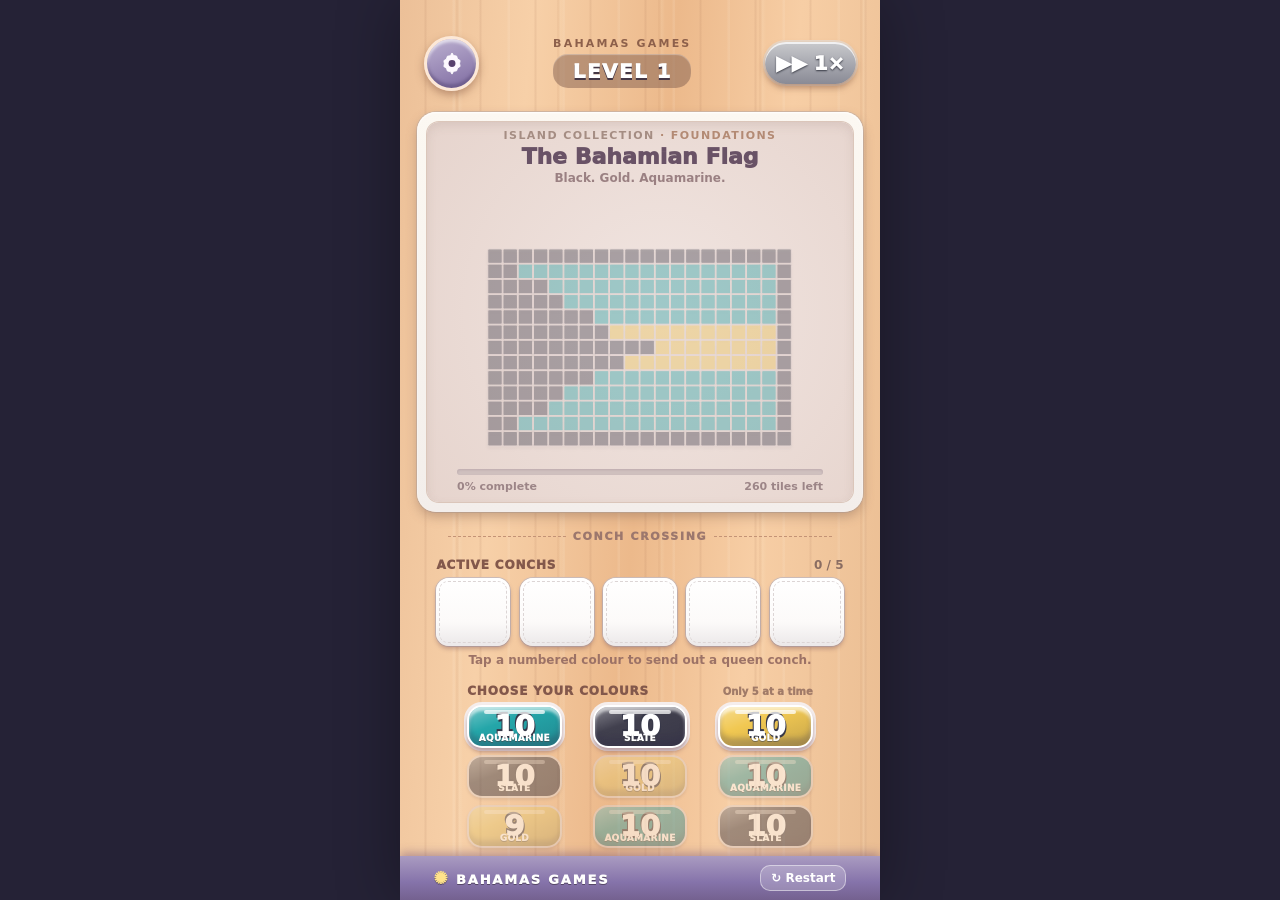
==== index.html @ df8d825d "Add playable Conch Crawl Bahamas game with 30 levels and five-slot queen conch mechanics" ====
<!doctype html>
<html lang="en">
<head>
 <meta charset="utf-8">
 <meta name="viewport" content="width=device-width,initial-scale=1,viewport-fit=cover,maximum-scale=1, user-scalable=no">
 <meta name="theme-color" content="#e8b381">
 <meta name="apple-mobile-web-app-capable" content="yes">
 <meta name="apple-mobile-web-app-status-bar-style" content="default">
 <meta name="description" content="Conch Crawl — a playful Bahamian pixel puzzle. Send your queen conchs to colour 30 iconic island scenes.">
 <title>Conch Crawl · Bahamas Games</title>
 <style>
:root{color-scheme:light;--slate:#454257;--cream:#fffbf6;--teal:#1c9da5;--gold:#f4c562;--shadow:rgba(89,58,48,.28)}
*{box-sizing:border-box;-webkit-tap-highlight-color:transparent}
html,body{margin:0;width:100%;min-height:100%;overscroll-behavior:none}
body{display:flex;align-items:center;justify-content:center;background:#252236;font-family:ui-rounded,"Trebuchet MS",system-ui,-apple-system,sans-serif;color:var(--slate)}
button{font-family:inherit;border:none;appearance:none;cursor:pointer;touch-action:manipulation}
button:focus-visible{outline:3px solid #047d9d;outline-offset:3px}
#game{position:relative;isolation:isolate;width:min(100%,480px);height:100dvh;height:100svh;min-height:520px;max-height:1080px;overflow:hidden;background:repeating-linear-gradient(90deg,transparent 0 24px,#9b64491b 25px 26px,transparent 27px 52px,#fff4e51b 53px 55px),linear-gradient(95deg,#ecc098 0%,#f7d0a8 24%,#ecb98b 50%,#f7cea5 72%,#eabd92 100%);box-shadow:0 0 60px #0005}
.wood-grain{position:absolute;inset:0;pointer-events:none;z-index:-1;background:repeating-linear-gradient(90deg,transparent 0 56px,#a9734f15 56.5px 58px,#fff8e21a 59px 60px,transparent 63px 101px);opacity:.9}
.top-bar{position:absolute;z-index:3;top:4%;height:6%;width:100%;padding:0 5.1%;display:flex;align-items:center;justify-content:space-between}
.icon-button{border-radius:50%;width:clamp(39px,11vw,55px);height:clamp(39px,11vw,55px);display:grid;place-items:center;background:linear-gradient(160deg,#bdb1d1,#7e6ba1);border:3px solid #fce8d7;color:#fdf8ff;box-shadow:inset 0 -4px 3px #53447277,inset 0 3px 3px #fff9,0 4px 8px #85584180}
.icon-button svg{width:26px;height:26px}
.level-group{text-align:center;line-height:1.1}.level-group small{display:block;letter-spacing:.2em;font-size:clamp(8px,2vw,11px);color:#8d604b;font-weight:900;margin-bottom:4px}
.level-label{border-radius:15px;background:#89645485;color:#fff;padding:6px 19px;font-size:clamp(14px,3.7vw,20px);text-shadow:0 2px 0 #453846;letter-spacing:.07em;font-weight:1000;box-shadow:inset 0 1px 1px #fff5}
.speed-button{color:white;font-weight:1000;font-size:clamp(14px,4vw,20px);text-shadow:0 1px 2px #373944;border-radius:24px;background:linear-gradient(#c9cacd,#898a95);box-shadow:inset 0 2px #fffb,0 4px 6px #85584188,0 0 0 2px #ead8c6;padding:9px 11px;min-width:77px}
.art-panel{position:absolute;top:12.4%;left:3.6%;width:92.8%;height:44.5%;padding:10px;background:linear-gradient(#fcf8f2,#f3eeeb);border-radius:19px;box-shadow:0 5px 11px #926d5b74,inset 0 1px 2px #fff,0 0 0 1px #d4baa6}
.art-panel-inner{position:relative;width:100%;height:100%;border-radius:12px;box-shadow:inset 0 4px 10px #91756c27,0 0 0 1px #dbc6ba;background:radial-gradient(circle at 55% 50%,#f1e5e1,#e6d4cd)}
.board-head{position:absolute;top:2%;width:100%;text-align:center;z-index:2;pointer-events:none}
.board-kicker{font-size:clamp(8px,2vw,11px);letter-spacing:.13em;color:#a58d83;font-weight:900}
.board-kicker span{color:#b38a74}
.board-head h1{margin:3px 0 0;font-size:clamp(14px,4.3vw,22px);font-weight:1000;line-height:1.1;color:#695266}
.board-head p{margin:2px 0 0;font-size:clamp(9px,2.2vw,12px);font-weight:650;color:#9a8082}
.art-container{position:absolute;left:3%;width:94%;height:72%;top:17.5%;display:flex;align-items:center;justify-content:center}
#board{height:100%;width:100%;max-width:100%;max-height:100%;overflow:visible;filter:drop-shadow(0 3px 1px #665b5f20)}
.cell-base{fill:#b9aeb2;stroke:#e1d3d1;stroke-width:.065;opacity:.38}
.cell-placed{stroke:#463c4b;stroke-width:.052}
.place-shine{animation:shine .26s cubic-bezier(.15,1.4,.5,1);transform-origin:center;transform-box:fill-box}
@keyframes shine{from{opacity:.2;transform:scale(.45)}to{opacity:1;transform:scale(1)}}
.panel-foot{position:absolute;left:7%;right:7%;bottom:2.4%}
.progress-track{height:6px;border-radius:9px;overflow:hidden;background:#d1c2c0;box-shadow:inset 0 1px 3px #8f778855}
.progress-fill{height:100%;width:0;background:linear-gradient(90deg,#61b8be,#168e9c);border-radius:inherit;transition:width .2s}
.progress-copy{display:flex;justify-content:space-between;font-size:clamp(8px,2.1vw,11px);font-weight:850;color:#9c8587;margin-top:5px}
.conch-runway{position:absolute;top:58.6%;left:10%;right:10%;height:2%;display:flex;align-items:center;gap:7px;color:#9c776d;font-size:clamp(8px,2vw,11px);font-weight:950;letter-spacing:.15em}
.runway-line{flex:1;border-top:1.5px dashed #c49376}
.worker-layer{position:absolute;inset:0;pointer-events:none;z-index:5}
.worker{position:absolute;width:clamp(29px,7.7%,40px);aspect-ratio:1;will-change:left,top;transform:translate(-50%,-50%);filter:drop-shadow(0 3px 2px #6c4e4966);transition:left 400ms linear,top 400ms linear}
.worker svg{width:100%;height:100%;overflow:visible;animation:conch-bob .3s ease-in-out infinite alternate}
.worker.reverse svg{transform:scaleX(-1)}
@keyframes conch-bob{from{transform:translateY(0) rotate(-2deg)}to{transform:translateY(-2px) rotate(3deg)}}
.worker .cargo{fill:var(--cargo,#ec75b3);stroke:#594f58;stroke-width:.8}
.dock{position:absolute;top:62%;left:7.6%;right:7.6%;height:12%}
.dock-caption,.supply-head{display:flex;justify-content:space-between;align-items:center;font-size:clamp(9px,2.2vw,12px);font-weight:1000;letter-spacing:.07em;color:#83584b;margin-bottom:6px}
.dock-caption span:last-child{color:#8a6d62;font-weight:900;letter-spacing:0}
.slots{display:grid;grid-template-columns:repeat(5,minmax(0,1fr));gap:2.3%;height:63%}
.slot{position:relative;display:flex;flex-direction:column;align-items:center;justify-content:center;background:linear-gradient(#ffffff,#fcfaf9 65%,#ebe8e9);border-radius:13px;box-shadow:0 3px 4px #855b5b6a,inset 0 1px 2px #fff,0 0 0 1px #ccbdba;color:#b0a2a3;font-weight:950}
.slot::before{content:"";position:absolute;inset:3px;border-radius:9px;border:1px dashed #dcd5d5}
.slot.active::before{border:1px solid #fff6}
.slot.active{box-shadow:0 4px 8px #7f575ba1,0 0 0 2px #fff6;background:linear-gradient(165deg,var(--slot-col),#f5ece3)}
.slot .slot-number{position:absolute;bottom:4px;right:7px;color:white;text-shadow:1px 1px #3c3848,-1px 1px #3c3848;font-size:clamp(11px,3vw,16px);z-index:1}
.slot .slot-icon{font-size:clamp(16px,4vw,24px);filter:drop-shadow(0 1px 1px #45394855);z-index:1;transform:rotate(-20deg)}
.dock-help{text-align:center;margin-top:7px;font-size:clamp(9px,2vw,12px);font-weight:700;color:#9c7266;min-height:14px}
.supply-area{position:absolute;left:14%;right:14%;top:76%;height:17.8%}
.supply-head{margin-bottom:7px}
.supply-head span:last-child{letter-spacing:0;color:#a17b68;font-size:clamp(8px,2vw,10px)}
.supply-columns{display:grid;grid-template-columns:repeat(3,minmax(0,1fr));gap:9%;height:89%}
.supply-column{display:flex;flex-direction:column;gap:7px;min-width:0}
.ammo-card{position:relative;flex:1;max-height:34%;display:flex;align-items:center;justify-content:center;border-radius:15px;color:white;box-shadow:inset 0 -8px 5px #33304842,inset 0 4px 3px #fff9,0 4px 4px #7f565e80,0 0 0 3px #f5eeed;border:2px solid #fff;text-shadow:-1px -2px #373849,1px 2px #373849;font-size:clamp(19px,6vw,29px);font-weight:1000;transition:transform .12s,filter .12s,opacity .12s}
.ammo-card:before{position:absolute;content:"";height:10%;top:9%;left:16%;right:16%;background:#fffb;border-radius:90px}
.ammo-card small{position:absolute;bottom:3px;font-size:clamp(6px,1.5vw,9px);font-weight:1000;letter-spacing:.03em;text-transform:uppercase;text-shadow:0 1px #4448}
.ammo-card:active:not(:disabled){transform:translateY(2px) scale(.97)}
.ammo-card:disabled{opacity:.34;filter:grayscale(.45);cursor:not-allowed}
.ammo-card.preview{opacity:.47;box-shadow:inset 0 -6px 4px #3c334733,0 2px 3px #8b686255;border-color:#e4d3ce;filter:saturate(.74);cursor:default}
.ammo-card.preview:before{opacity:.5}
.empty-supply{border:2px dashed #ce9c78;border-radius:14px;opacity:.35;min-height:25%;display:grid;place-items:center;font-size:12px}
.bottom-bar{position:absolute;bottom:0;left:0;right:0;height:4.9%;display:flex;justify-content:space-between;align-items:center;padding:0 7%;background:linear-gradient(#aa9bc1,#8573aa 60%,#74618f);box-shadow:0 -3px 9px #67467371;color:white;z-index:4}
.logo-mark{font-size:clamp(8px,2.35vw,13px);letter-spacing:.14em;font-weight:1000;text-shadow:0 1px #554766}
.logo-icon{color:#ffe38b;font-size:17px}
.restart-mini{background:#ffffff35;border:1px solid #fff7;padding:5px 10px;color:white;border-radius:10px;font-weight:900;font-size:clamp(10px,2.4vw,12px)}
.toast{position:absolute;left:12%;right:12%;top:59%;z-index:20;border-radius:22px;background:#3e3545e8;color:white;font-size:12px;line-height:1.35;font-weight:850;text-align:center;padding:11px 14px;opacity:0;transform:translateY(6px);pointer-events:none;transition:opacity .15s,transform .15s}
.toast.visible{opacity:1;transform:translateY(0)}
.dialog-backdrop{position:absolute;inset:0;z-index:30;background:#2420319c;display:flex;align-items:center;justify-content:center;padding:7%}
.dialog-backdrop[hidden]{display:none}
.dialog{background:linear-gradient(#fffdfa,#f3e9dc);border:6px solid #fffbf3;border-radius:28px;box-shadow:0 14px 35px #271d2e91;max-height:85%;width:100%;padding:18px 22px;overflow:auto;text-align:center}
.dialog-illustration{font-size:42px;line-height:1.1}.dialog h2{color:#524155;font-size:clamp(23px,6vw,33px);margin:7px 0}.dialog p{font-size:clamp(12px,3.5vw,16px);line-height:1.5;color:#79646b;margin:7px 0 16px}.dialog-actions{display:grid;gap:9px}
.dialog-actions button,.dialog select{border-radius:13px;padding:12px;background:linear-gradient(#43b8c0,#13818e);color:#fff;font-size:15px;font-weight:950;box-shadow:inset 0 2px #fff7,0 3px #146876}
.dialog-actions button.secondary{background:linear-gradient(#c4b6bb,#a798a5);box-shadow:inset 0 2px #fff7,0 3px #7d6b77}
.dialog select{width:100%;background:#fff;color:#514354;border:1px solid #b9a9ac;margin:4px 0 12px;box-shadow:none}
@media(max-height:670px){.top-bar{top:2.3%}.art-panel{top:10%;height:43.4%}.conch-runway{top:56%}.dock{top:59%}.supply-area{top:75%;height:19%}.dock-help{margin-top:4px}.supply-column{gap:4px}.supply-head,.dock-caption{margin-bottom:3px}}
@media(min-width:481px){#game{height:min(100dvh,1000px);border-radius:0}body{padding:0}}
@media(prefers-reduced-motion:reduce){*,*:before,*:after{animation-duration:.01ms!important}}

</style>
</head>
<body>
 <main id="game" aria-label="Conch Crawl, a Bahamas puzzle game">
  <div class="wood-grain" aria-hidden="true"></div>
  <header class="top-bar">
   <button class="icon-button" id="settingsButton" type="button" aria-label="Game settings"><svg viewBox="0 0 24 24" aria-hidden="true"><path d="M12 2.75l1.47 2.37 2.77.46.9 2.63 2.35 1.5-.49 2.71.49 2.71-2.35 1.5-.9 2.63-2.77.46L12 22.25l-1.47-2.37-2.77-.46-.9-2.63-2.35-1.5.49-2.71-.49-2.71 2.35-1.5.9-2.63 2.77-.46L12 2.75z" fill="currentColor" stroke="white" stroke-width=".8"/><circle cx="12" cy="12.5" r="3.2" fill="#59416f"/></svg></button>
   <div class="level-group"><small>BAHAMAS GAMES</small><div id="levelLabel" class="level-label">LEVEL 1</div></div>
   <button id="speedButton" class="speed-button" aria-label="Conch speed, currently 1 times">▶▶ <span id="speedText">1×</span></button>
  </header>
  <section class="art-panel" aria-label="Pixel artwork to complete">
   <div class="art-panel-inner">
    <div class="board-head"><div class="board-kicker">ISLAND COLLECTION <span id="chapterLabel">· DISCOVER</span></div><h1 id="artTitle">Bahamian Flag</h1><p id="artCaption">Black. Gold. Aquamarine.</p></div>
    <div class="art-container"><svg id="board" role="img" aria-label="Puzzle board" viewBox="0 0 32 26" preserveAspectRatio="xMidYMid meet"></svg></div>
    <div class="panel-foot"><div class="progress-track"><div class="progress-fill" id="progressFill"></div></div><div class="progress-copy"><span id="progressText">0% complete</span><span id="remainingText">0 tiles left</span></div></div>
   </div>
  </section>
  <div class="conch-runway" aria-hidden="true"><span class="runway-line"></span><span class="runway-label">CONCH CROSSING</span><span class="runway-line"></span></div>
  <div id="workers" class="worker-layer" aria-hidden="true"></div>
  <section class="dock" aria-label="Five active conch positions">
   <div class="dock-caption"><span>ACTIVE CONCHS</span><span id="slotStatus">0 / 5</span></div>
   <div id="slots" class="slots">
    <div class="slot" data-slot="0"></div><div class="slot" data-slot="1"></div><div class="slot" data-slot="2"></div><div class="slot" data-slot="3"></div><div class="slot" data-slot="4"></div>
   </div>
   <div class="dock-help" id="hint" aria-live="polite">Choose a colour. Your conch will carry tiles to the picture.</div>
  </section>
  <section class="supply-area" aria-label="Available numbered colours">
   <div class="supply-head"><span>CHOOSE YOUR COLOURS</span><span>Only 5 at a time</span></div>
   <div class="supply-columns" id="supplyColumns"><div class="supply-column"></div><div class="supply-column"></div><div class="supply-column"></div></div>
  </section>
  <footer class="bottom-bar"><span class="logo-mark"><span class="logo-icon">✺</span> BAHAMAS GAMES</span><button class="restart-mini" id="restartButton" type="button">↻ Restart</button></footer>
  <div id="dialogBackdrop" class="dialog-backdrop" role="presentation" hidden><div class="dialog" role="dialog" aria-modal="true" aria-labelledby="dialogTitle"><div class="dialog-illustration" id="dialogIcon">🐚</div><h2 id="dialogTitle"></h2><p id="dialogBody"></p><div class="dialog-actions" id="dialogActions"></div></div></div>
  <div id="toast" class="toast" role="status" aria-live="polite"></div>
 </main>
 <script>
window.ISLAND_LEVELS = [{"name":"The Bahamian Flag","caption":"Black. Gold. Aquamarine.","art":["........................","........................","........................","........................","..XXXXXXXXXXXXXXXXXXXX..","..XXAAAAAAAAAAAAAAAAAX..","..XXXXAAAAAAAAAAAAAAAX..","..XXXXXAAAAAAAAAAAAAAX..","..XXXXXXXAAAAAAAAAAAAX..","..XXXXXXXXYYYYYYYYYYYX..","..XXXXXXXXXXXYYYYYYYYX..","..XXXXXXXXXYYYYYYYYYYX..","..XXXXXXXAAAAAAAAAAAAX..","..XXXXXAAAAAAAAAAAAAAX..","..XXXXAAAAAAAAAAAAAAAX..","..XXAAAAAAAAAAAAAAAAAX..","..XXXXXXXXXXXXXXXXXXXX..","........................"],"tier":1},{"name":"Eleuthera Pineapple","caption":"Sweet island heritage.","art":["............XXX...........","............XGX...........","............XGG...XX......",".......XXX.XXGG..XXG......",".......XGXXXGGG.XXGG......",".......XXGGXGGGXXGGX......",".........XXGGGGGGGXX......","..........XGGGGGGGXXXX....","........XXXYGGGGGXOXOX....","........XOYOOGGGGOXXXX....","........XYOYOYYYYOYXX.....",".......XYYYOYOOOOYOO......",".......XYYYYYOYOYYOY......",".......XYYYOYOOOOYOO......",".......XYYOOOYOYOOYOX.....",".......XYOYOOYOYOOYYXX....",".......XXOYOYOOOOYOXOX....",".......XOYYYYOYOYYOXOXX...",".......XOXYYYOOOOYXOXOX...","..........XXYYYXXX........","...........XXXXX.........."],"tier":1},{"name":"Bahamian Straw Hat","caption":"A craft passed down generations.","art":["...........................","...........................","...........................","...........................","..........XXXXXXXX.........","........XXXSSSSSSXX........","........XSSSSSSSSSSX.......","........SSSSSSSSSSSX.......","........SSOSSSSOSSSX.......","........YOSSSSSSOSSX.......",".......XYOYSSSSSOYYXX......",".......XOYYYYYYYYOYYX......","......XXOYYYYYYYYOYYXX.....","......XAAOAAAAAAAOAAAX.....","...XXXXAAAOAAAAAOAAAAXXX...",".XXSSSSYYYYYYYYYYYYYYSSSXX.",".XSSSSSSSSSSSSSSSSSSSSSSSX.",".XSSSSOOOOOOOOOOOOOOOOSSSX.",".XXSSSSSSSSSSSSSSSSSSSSSXX.","......XXXXXXXXXXXXXXX......","...........................","..........................."],"tier":1},{"name":"Sea Turtle","caption":"Underwater Nassau treasure.","art":["............................","............................","...XX.......................","...XXX......................","...XGGGXX..XXXXXXX..........","...XGGGGXXXXGGGGGGXX........","...XGGGGGGXGGGGGGGGXX.......","...XGGGGGGGGGAAAAGGGXX......","....GGGGGGGAAAAAAAGGGXXXX...","....GGGGGGGAAAGAAAAGGGGGX...","....GGGGGGAAGGGGAAAAGGGGGX..","....GGGGGGAGGGGGGGAGGGGXGX..","....XXAXGGAGGGGGGGAGGGGGGX..","..XXAAAAGGAGGGGGGGAAGGGGGX..","..XAAAAAXGGGGGGGGAAGGGGGX...","..XXXXXXAGGAAAAAGAGGGXXXX...","....XXXGGGGGGAAAAGGGXX......","....XGGGGGGGGGGGGGGXX.......","...XGGGGGGGXGGGGGGGGXXX.....","...XXXXXXXGX....XGGGGGGXX...",".........XX.....XXGGGGGGX...",".................XXXXXXXX...",".................XX........."],"tier":1},{"name":"Queen Conch","caption":"The shell that says Bahamas.","art":["............................","............................","............................","............................","..............XXX..XXWWWX...",".............XXCXXXXWWWWX...","............XXCCCCCWWWXWW...","...........XXWWWWWWWWCCWW...","..........XWWWWWWWSWSCCCCX..",".........XXWWSSSSSSSSSCCCX..","........XXWWSSSPPPPPSSSCCX..",".......XXSWPPPPOOOPPPSSSX...","......XXCWWPOOOWWWWWOPSSX...",".....XXCCPPPOOOWWWWWOPSSX...","....XXCCPPPPOOOWWWWWOSSSX...","....XCCPPPPPOOOOWWWOOSSXX...","....XCCCPPPPPOOOOOOOSSCX....","....XCCCCCPPPPPOOOSSSCCX....","...XCCCCCCCPPPPPSSSCCXXX....","..XCCXCCCCXCCCCCCCXX........","..XCCCXXXXXXXXXXXX..........","..XCXXX.....................","..XX........................"],"tier":1},{"name":"National Flamingo","caption":"Pink feathers, Bahamian pride.","art":["..............................",".................XXXXXX.......","................XXPPPPPX......","...............XXPPPPPPXX.....","...............XPPPPXPPPX.....","...............XPPPPPPWPXXXXXX","................XXPPPWWWWWXXXX",".................XXXPWWWWXXXX.","...................XPPPWXXX...","..........XXXXXXX.XXPPPXXX....","........XXXPPPPPXXXPPPPX......",".......XXPPPPPPPPPXPPPPX......",".......XPPPPPPPPPPPPPPPX......","......XXPPPPPPPPPPPPPPX.......","......XPPPCCCCCCPPPPPPX.......","......XPPCCCCCCCCPPPPXX.......","......XPCCCCCCCCCCPPPX........","......XXCCCCCCCCCCPPXX........",".......XXPCOOCCCOOXXX.........","........XXXOOPPPOOXX..........","..........XOOXXXXOOXXXX.......","...XXXXXXXXOOXXXXOOOOOXXXXX...","...XAAAAAAAAAAAAAAAAAAAAAAX...","...XAAAAAAAAAAAAAAAAAAAAAAX..."],"tier":2},{"name":"Goombay Drum","caption":"Keep the island beat alive.","art":["...XXX..................XXSXX..","..XXSXX................XXSSSX..","..XSSSXXX..XXXXXXXXXX.XXSSSXX..","..XXSSSSXXXXWWWWWWWWXXXSSSXX...","...XXXSSSWWWWWWWWWWWWWSSSXX....",".....XXSSSSWWWWWWWWWWSSSXX.....","......XRRSSSRRRRRRRRSSSRGXX....","......XRGRSSSSRRRRRSSSRGGGX....","......XGGGRRSSSRRRSSSRGGGXX....","......XRGGGRRSSSRSSSRGGGRX.....","......XXRGGGYYSSSSSGGGGRXX.....",".......XRYGGGGYYSSGGGYYRX......",".......XRYYYGGGSSSSSYYYRX......",".......XRRYYYSSSGGYSSSSRX......",".......XRRYYSSSGGYYYYSSSX......",".......XRRRRRSGGGGRRRRSRX......",".......XRRRRGGGRGGGGRRRRX......",".......XXRRGGGDDDDGGGRRXX......","........XRGGGDDDDDDGGGRX.......","........XDDGDDDDDDDDGGGX.......","........XDDDDDDDDDDDDGDX.......","........XDDDDDDDDDDDDDDX.......","........XXXDDDDDDDDDDXXX.......","..........XXXDDDDDDXXX.........","............XXXXXXXX..........."],"tier":2},{"name":"Blue Marlin","caption":"A Bahamian fishing legend.","art":["................................","...............XXX..............","...............XBX..............","..............XXBXX.............","..............XBBBX.............",".............XXBBBX.............",".............XBBBBXX............","............XXBBBBBX............","XXX.........XBBBBBBXX...........","XBX.......XXXBBBBBBBXX........XX","XBXX.....XXBBBBBBBBBBXXXX..XXXXD","XBBX...XXXBBBBBBBBBBBBBBXXXXDDDX","XBBXX.XXBBBBBBBBBBBBBBBBBXDDDDDX","XBBBXXXBBBBBBBBBBBBBBBBBBBBBBDXX","XXBBXBBBWWWWWWWWWWWWWWWWWBBBXXX.",".XBBBBBBWWWWWWWWWWWWWWWWWBBXX...",".XBBXXBBBBBBBBBBBBBXXXXXXXXX....",".XBBXXXXBBBBBBBBBBBX............",".XBXX..XXXBBBBBBBBXX............",".XXX.....XXXBXXBBBX.............","...........XXXXBBXX.............","..............XXBX..............","XXXXXXXXXXXXXXXXXXXXXXXXXXXXXXXX","XAAAAAAAAAAAAAAAAAAAAAAAAAAAAAAA","XAAAAAAAAAAAAAAAAAAAAAAAAAAAAAAA","XXXXXXXXXXXXXXXXXXXXXXXXXXXXXXXX"],"tier":2},{"name":"Bahamian Sloop","caption":"The heartbeat of regatta season.","art":["..............XXX...............",".............XXXX...............","............XXWXX...............","............XWWXX...............","...........XXWWXXX..............","..........XXWWWXYXX.............","..........XWWWWXYYXX............",".........XXWWWWXYYYXX...........","........XXWWWWWXYYYYXX..........","........XWWWWWWXYYYYYXX.........",".......XXWWWWWWXYYYYYYXX........",".......XWWWWWWWXYYYYYYYX........","......XXWWWWWWWXYYYYYYYXX.......",".....XXWWWWWWWWXYYYYYYYYXX......",".....XWWWWWWWWWXYYYYYYYYYXX.....","....XXWWWWWWWWWXYYYYYYYYYYXX....","...XXWWWWWWWWWWXYYYYYYYYYYYXX...","...XWWWWWWWWWWWXYYYYYYYYYYYYXX..","..XXWWWWWWWWWWWXYYYYYYYYYYYYYXX.","..XWWWWWWWWWWWWXYYYYYYYYYYYYYYX.","..XXXBBBBBBBBBBBBBBBBBBBBBBBXXX.","....XXBBBBBBBBBBBBBBBBBBBBBXX...",".....XXXBBBBBBBBBBBBBBBBBBXX....",".......XXBBBBBBBBBBBBBBBBXX.....",".XXXXXXXXXBBBBBBBBBBBBBBXXXXXXXX",".XAAAAAAAAAAAAAAAAAAAAAAAAAAAAAX"],"tier":2},{"name":"Bahamian Potcake","caption":"Our one-of-a-kind island dogs.","art":["................................","................................","................................","................................",".......XXX...............XXX....",".......XSXX.............XXOX....",".......XSSXX............XOOX....",".......XSSSXXX.........XXOOX....",".......XXSSSSXX........XOOOX....","........XSSSSSXX......XXOOOX....","........XSSSSSSXXXXXXXXOOOOX....","........XSSSSSSSSSSSSXOOOOOX....","........XSSSSSSSSSSSSSSOOOOX....","........XXSSSSSSSSSSSSSSOOOX....","........XXSSSSSSSSSSSSSSOOOX....",".......XXSSSSSSSSSSSSSSSSOOX....",".......XSSSSSXSSSSSSWXWWSSOX....",".......XSSSSSSSSSSWWWWWWWWXX....",".......XSSSSSSSSSWWWWWWWWWWX....","....XXXXXSSSSSSSSXXXWWWWWWWX....","....XOXXXXSSSSSSXXXXXWWWWWWX....","....XOOOXXXSSSSSXXXXXWWWWWXX....","....XXXXOSSSSSSSSXXXWSSSSSX.....",".......XXSSSSSXXXXXXXSSSSSX.....","........XSSSSSX.....XSSSSSX.....","........XSSSSSX.....XSSSSSX....."],"tier":2},{"name":"Hope Town Lighthouse","caption":"An Abaco landmark.","art":["...............XXXX..............","..............XXXRXX.............",".............XXRRRRXX............","............XXRRRRRRXX...........","..........XXXRRRRRRRRXXX.........","..........XDDDDDDDDDDDDX.........","..........XDDDDYYYYYDDDX.........","..........XDDDDYYYYYDDDX.........","..........XXWWWYYYYYWWXX.........","...........XWWWYYYYYWWX..........","...........XRRRRRRRRRRX..........","...........XRRRRRRRRRRX..........","...........XRRRRRRRRRRX..........","...........XWWWWWWWWWWX..........","...........XWWWWWWWWWWX..........","...........XWWWWWWWWWWX..........","...........XWWWWWWWWWWX..........","...........XRRRRRRRRRRX..........","...........XRRRRRRRRRRX..........","..XXXXXXXX.XRRRRRRRRRRX..........","..XAAAAAAX.XWWWWWWWWWWX..........","..XXXXXXXX.XWWDDDDDDWWX..........","....XXXXXXXXWWDDDDDDWWXXXXXXXX...","...XXSSSSSSSSSSSSSSSSSSSSSSSSXX..","XXXXSSSSSSSSSSSSSSSSSSSSSSSSSSXXX","XAAAAAAAAAAAAAAAAAAAAAAAAAAAAAAAA","XAAAAAAAAAAAAAAAAAAAAAAAAAAAAAAAA"],"tier":2},{"name":"Junkanoo Rush","caption":"Rhythm, color and tradition.","art":["..XXX.XXXX.XXX.XXX.XXX.XXXX.......","..XAXXXPXXXXYXXXRXXXBXXXGXXX.XXX..","..XAAXXPPPXXYYXXRRXXBBXXGGGXXXGX..","..XAAAXPPPPXYYYXRRRXBBBXGGGGXGGX..","..XAAAAPPPPPYYYYRRRRBBBBGGGGGGGX..","..XAAAAPPPPPYYYYRRRRBBBBGGGGGGGX..","..XAAAAPPPPPYYYYRRRRBBBBGGGGGGGX..","..XAAAAPPPPPYYYYRRRRBBBBGGGGGGGX..","..XXXAAAPPPPPYYYRRRRBBBGGGGGGGGX..","....XXAAAAPPPYYYRRRBBBGGGGGGGGGX..","....XBBBBBBBBBBBBBBBBBBBBBBBBXXX..","....XBBBBBBBBBBBBBBBBBBBBBBBBX....","....XXXXXXYYYYYXYYYXYYYYXXXXXX....","......XXYYYYXXXXYYYXXXXYYXXX......","......XYXXXXXXXXYYYXXXXXXXXX......",".....XXYXXXXXXXXXYXXXXXXXXXXX.....",".....XYYXXXXXXXXXYXXXXXXXXXYX.....",".....XYYXXXXXXXXXYXXXXXXXXXYX.....",".....XYYXXXXXXXRRRRRXXXXXXXYX.....",".....XYYYYYYYXYYRRRYYXYYYYYYX.....",".....XXYYYYYYYYYRRRYYYYYYYYXX.....",".....XXYYYYYYYYYRRRYYYYYYYYXX.....","......XYYYYYYYYPPPPPYYYYYYYX......","......XXYYYYYPPPPPPPPPYYYXXX......",".......XXXYYYPPPPPPPPPYYXXX.......","........XXXYYYYPPPPPYYYXX.........","..........XXXXYYYYYYXXXX..........",".............XXXXXXXX............."],"tier":3},{"name":"Paradise Island Bridge","caption":"The crossing everyone knows.","art":["..................................","..................................","..................................","..................................","........XXXXXXXX....XXXXXXXX......","........XXYYYYYX....XYYYYYYX......","........XXYYYYYX....XYYYYYYX......","........XXYYYYYX....XYYYYYYX......","....XXXXXXYYYYYXXXXXXYYYYYYXXXX...","....XOOOOOOOOOOOOOOOOOOOOOOOOOX...","....XOOOOOOOOOOOOOOOOOOOOOOOOOX...","....XOOOOOOOOOOOOOOOOOOOOOOOOOX...","....XXXXYYYYYYYXXXXXXXYYYYYYXXX...",".......XYYYYYYYXWWWWXXYYYYYYX.....","......XXYYYYYYYWWWWWWXYYYYYYXX....","......XYYYYYYYXWWWWWWXYYYYYYYX....",".XXXXXXYYYYYYYXXWWWWXXYYYYYYYXXXX.",".XAAAAAAAAAAAAAAAAAAAAAAAAAAAAAAXX","XXAAAAAAAAAAAAAAAAAAAAAAAAAAAAAAAX","XAAAAAAAAAAAAAAAAAAAAAAAAAAAAAAAAX","XAAAAAAAAAAAAAAAAAAAAAAAAAAAAAAAAA","XAAAAAAAAAAAAAAAAAAAAAAAAAAAAAAAAA","XXXXXXYYYYYYYYXXXXXXXXXYYYYYYYXXXX",".....XYYYYYYYYX.......XYYYYYYYX...","XXXXXXYYYYYYYYXXXXXXXXXYYYYYYYXXXX","XBBBBBBBBBBBBBBBBBBBBBBBBBBBBBBBBB","XBBBBBBBBBBBBBBBBBBBBBBBBBBBBBBBBB","XXXXXXXXXXXXXXXXXXXXXXXXXXXXXXXXXX"],"tier":3},{"name":"Nassau Straw Market","caption":"Made with Bahamian hands.","art":["...................................","...................................","...................................","................XXXX...............",".............XXXXRRXXXX............",".............XXXXRRXXXX............","...........XXXRRRRRRRRXXX..........","........XXXXRRRRRRRRRRRRXXXX.......",".....XXXXRRRRRRRRRRRRRRRRRRXXXX....","..XXXXXRRRRRRRRRRRRRRRRRRRRRRRXXXX.","..XRDDDDDDDDDDDDDDDDDDDDDDDDDDDDDX.","..XXDDDDDDDDDDDDDDDDDDDDDDDDDDDDDX.","...XYYYYYYYYYYYYYYYYYYYYYYYYYYYYXX.","...XYYYWWWYYYYWWWYYYYYWWWYYYWWWWX..","...XYYYWWWYYYYWWWYYYYYWWWYYYWWWWX..","...XYYYWWWYYSSSSSSSSSSSSWYYYWWWWX..","...XYYYWWWYYSSSSSSSSSSSSWYYYWWWWX..","...XYYYWWWYYSSDDDDDDDSSSWYYYWWWWX..","...XYYYWWWYYSSDDDDDDDSSSWYYYWWWWX..","...XYYYWWWYYSSDDDDDDDSSSWYYYWWWWX..","...XYYYWWWYYSSDDDDDDDSSSWYYYWWWWX..","...XYYYWWWYYSSDDDDDDDSSSWYYYWWWWX..","..XXYYYYYYYYSSDDDDDDDSSSYYYYYYYYXX.","..XOOOOOOOOOOOOOOOOOOOOOOOOOOOOOOX.","..XOOOOOOOOOOOOOOOOOOOOOOOOOOOOOOX.","..XOOOOOOOOOOOOOOOOOOOOOOOOOOOOOOX.","..XOOOOOOOOOOOOOOOOOOOOOOOOOOOOOOX.","..XXXXXXXXXXXXXXXXXXXXXXXXXXXXXXXX.","..................................."],"tier":3},{"name":"Parliament Square","caption":"Nassau’s pink landmark.","art":["...................................","...................................","................XXXX...............","..............XXXYYXXX.............","............XXXYYYYYYXXX...........","............XXXYYYYYYXXX...........","..........XXXYYYYYYYYYYXXX.........",".......XXXXYYYYYYYYYYYYYYXXXXX.....","....XXXXYYYYYYYYYYYYYYYYYYYYXXXX...","..XXXYYYYYYYYYYYYYYYYYYYYYYYYYYXXX.","..XYYYYYYYYYYYYYYYYYYYYYYYYYYYYYYX.","..XXOOOOOOOOOOOOOOOOOOOOOOOOOOOOXX.","...XOOOOOOOOOOOOOOOOOOOOOOOOOOOOX..","...XOOOOOOOOOOOOOOOOOOOOOOOOOOOOX..","...XOOOOOOOOOOOOOOOOOOOOOOOOOOOOX..","...XXCCCWWWCCWWWCCCCCWWWCCWWWWCXX..","....XCCCWWWCCWWWCCCCCWWWCCWWWWCX...","....XCCCWWWCCWWBBBBBBWWWCCWWWWCX...","....XCCCWWWCCWWBBBBBBWWWCCWWWWCX...","....XCCCWWWCCWWBBBBBBWWWCCWWWWCX...","....XCCCWWWCCWWBBBBBBWWWCCWWWWCX...","....XCCCWWWCCWWBBBBBBWWWCCWWWWCX...","..XXXCCCWWWCCWWBBBBBBWWWCCWWWWCXXX.","..XYYYYYYYYYYYYBBBBBBYYYYYYYYYYYYX.","..XYYYYYYYYYYYYBBBBBBYYYYYYYYYYYYX.","XXXYYYYYYYYYYYYYYYYYYYYYYYYYYYYYYXX","XSSSSSSSSSSSSSSSSSSSSSSSSSSSSSSSSSS","XSSSSSSSSSSSSSSSSSSSSSSSSSSSSSSSSSS","XXXXXXXXXXXXXXXXXXXXXXXXXXXXXXXXXXX"],"tier":3},{"name":"Pink Sand Beach","caption":"Harbour Island in pixels.","art":["....................................","............XXXXXXXXXXXX............","........XXXXXCCCCCCCCCXXXXXX........","......XXXCCCCCCCCCCCCCCCCCCXXX......","......XXXCCCCCCCCCCCCCCCCCCXXX......","....XXXCCCCCCCCCCRYCCCCCCCCCCXX.....","...XXXCCCRRRRRRRRRYYYYYYCCCCCCXXX...","..XXCCCCRRRRRRRRRRYYYYYYYYYYCCCXXX..","..XCCCCRRRRRRRRRRRYYYYYYYYYYYCCCCX..",".XXCCCRRRRRRRRRRRRYYYYYYYYYYYYCCCXX.",".XCRRRRRRRRRRRRRRRYYYYYYYYYYYYYCCCX.",".XCRRRRRRRRRRRRRRRYYYYYYYYYYYYYCCCX.","XXRRRRRRRRRRRRRRRRYYYYYYYYYYYYYYYCX.","XRRRRRRRRRRRRRRRRRYYYYYYYYYYYYYYYYXX","XXXXXXXXXXXXXXXXXXSSXXXXXXXXXXXXXXYX",".................XSSX............XXX",".................XSSX...............",".................XSSX...............",".................XSSX...............",".................XSSX...............",".................XSSX.....XXXXX.....",".................XSSX....XXWWWXXX...",".......XXXXXXXXXXXSSXXXXXXWWWWWXX...",".XXXXXXXPPPPPPPPPPSSPPPPPPPWWWXXXXX.","XXPPPPPPPPPPPPPPPPSSPPPPPPPPPPPPPPXX","XPPPPPPPPPPPPPPPPPSSPPPPPPPPPPPPPPPX","XPPPPPPPPPPPPPPPPPSSPPPPPPPPPPPPPPPX","XXPPPPPPPPPPPPPPPPPPPPPPPPPPPPPPPPXX","XAAAAAAAAAAAAAAAAAAAAAAAAAAAAAAAAAAA","XXXXXXXXXXXXXXXXXXXXXXXXXXXXXXXXXXXX"],"tier":3},{"name":"Bahamas Blue Hole","caption":"Deep blue island wonder.","art":["....................................",".............XXXXXXXXXXX............","..........XXXXXSSSSSSSXXXXX.........","......XXXXXSSSSSSSSSSSSSSSXXX.......","......XXXXXSSSSSSSSSSSSSSSXXX.......","....XXXGGGSSSSSAAAAAAASSSSSSXX......","...XXXGGGGGSAAAAAAAAAAAAASSSSXX.....","...XGGGGGGGGAAAAAAAAAAAAAAASSSXXX...","...XGGGGGGGGAAAABBBBBBAAAAAASSSXX...","...XXXGGGGGAABBBBBBBBBBBBAAAASSXXX..","...XSSSGGGAABBBBBBBBBBBBBBAAAASSSX..","...XSSSGGGAABBBBBBBBBBBBBBAAAASSSX..","..XXSSSAAAABBBBBBDDDDBBBBBBAAASSSXX.","..XSSSAAAAABBBBBDDDDDDBBBBBAAAASSSX.","..XSSSAAAABBBBBDDDDXXDDDBBBBAAASSSX.","..XSSSAAAABBBDDDDDXXXXDDDBBBAAASSSX.","..XSSSAAAABBBDDDDXXXXXXXDBBBAAASSSX.","..XSSSAAAABBBDDDDXXXXXXXDBBBAAASSSX.","..XSSSAAAABBBDDDDDXXXXDDDBBBAAASSSX.","..XSSSAAAABBBDDDDDXXXXDDDBBBAAASSSX.","..XXSSSAAAABBBBDDDDXXDDDBBBAAASSSXX.","...XSSSAAAABBBBBDDDDDDBBBBBAAGGGGXX.","...XXXSSAAAABBBBBDDDDBBBBBAAGGGGGGXX","....XXSSSAAAABBBBBBBBBBBBAAGGGGGGGGX","....XXXSSSAAAAAABBBBBBAAAAAGGGGGGGGX","......XXSSSSAAAAAAAAAAAAASSGGGGGGGGX","......XXSSSSAAAAAAAAAAAAASSGGGGGGGGX",".......XXSSSSSSAAAAAAASSSSSSGGGGGGXX","........XXXSSSSSSSSSSSSSSSXXXGGGGXX.","..........XXXXXSSSSSSSXXXXX.XXXXXX.."],"tier":3},{"name":"Fresh Conch Salad","caption":"A Nassau classic.","art":["....................................","....................................","....................................","....................................","....................................","....................................","....................................",".............XXXXXXXXXXX............","..........XXXXXRRRRRRRXXXXX.........",".........XXRRRRRRRRRRRRRRRXX........","........XXRRRRRRRRYYYYRRRRRXX.......","........XXRRRRRRRRYYYYRRRRRXX.......",".......XXRRGGGGGRRYYYYRRRRRRXX......",".......XRRRGGGGGRRYYYYRRRGGGGX......",".......XRRRGGGGGRRRRRRRRRGGGGX......","......XXRRRRRRRRRRRWWWWWRGGGGXX.....","....XXXWRRRRWWWWWRRWWWWWRRRRRWXXX...","....XXSWWWWWWWWWWWWWWWWWWWWWWWSXX...","....XXWWWWWWWWWWWWWWWWWWWWWWWWWXX...","....XXWWWWWWWWWWWWWWWWWWWWWWWWWXX...","....XXWSSSSSSSSSSSSSSSSSSSSSSSWXX...","....XXWWSSSSSSSSSSSSSSSSSSSSSWWXX...","....XXXWSSSSSSSSSSSSSSSSSSSSSWXXX...","......XWWSSSSSSSSSSSSSSSSSSSWWX.....","......XXXSSSSSSSSSSSSSSSSSSSXXX.....","........XXSSSSSSSSSSSSSSSSSXX.......","........XXSSSSSSSSSSSSSSSSSXX.......",".........XSSSSSSSSSSSSSSSSSX........",".........XXXXXXXXXXXXXXXXXXX........","...................................."],"tier":3},{"name":"Lucayan Reef","caption":"A world of colour beneath the sea.","art":["AAAAAAAAAAAAAAAAAAAAAAAAAAAAAAAAAAAAAAAAAAAA","AAAAAAAAAAAAAAAAAAAAAAAAAAAAAAAAAAAAAAAAAAAA","AAAAAAAAAAAAAAAAAAAAAAAAAAAAAAAAAAAAAAAAAAAA","AAAAAAAAAAAAAAAAAAAAAAAAAAAAAAAAAAAAAAAAAAAA","AAAAAAAAAAAAAAAAAAAAAAAAAAAAAAAAAAAAAAAAAAAA","BBBBBBBBBBBBBBBBBBBBBBBBBBBBBBBBBBBBBBBBBBBB","BBBBBBBBBBBBBBBBBBBBBBBBBBBBBBBBBBBOBBBBBBBB","BBBBBBBBBBBBBBOBBBBBBBBBBBBYYYYYBBOOBBBBBBBB","BBBBBBYYYYYBBOOBBBBBBBBBBBYYXXYYOOOOBBBBBBBB","BBBBBYYXXYYOOOOBBBBBBBBBBBBYYYYYBBOOBBBBBBBB","BBBBBBYYYYYBBOOBBBBBBBBBBBBBBBBBBBBOBBBBBBBB","BBBBBBBBBBBBBBOBBBBBBBBBOBBBBBBBBBBBBBBBBBBB","BBBBBBBBBBBBBBBBYYYYYBBOOBBBBBBBBBBBBBBBBBBB","BBBBBBBBBBBBBBBYYXXYYOOOOBBBBBBBBBBBBBBBBBBB","BBBBBBBBBBBBBBBBYYYYYBBOOBBBBBBBBBBBBBBBBBBB","TTTTTTTTTTTTTTTTTTTTTTTTOTTTTTTTTTTTTTTTTTTT","TTTTTTTTTTTTTTTTTTTTTTTTTTTTTTTTTTTTTTTTTTTT","TTTTTTTTTCTTTTTTTTTTTTTTTTTTTTTTTTTTTTTCTTTT","TTTTTTTTTCTTTTTTTTTTTTTTTTTTTTTTTTTTTTTCTTTT","TTTTTTTTTCTTTTTTTTTTTTTTTTTTTTTTTTTTTTTCTTTT","TTTTTTTTCCTTTTTTTTTTTTTTTTTCTTTTTTTTTTCCTTTT","TTTTTTTTCCTTTTTTTTTTTTTTTTTCTTTTTTTTTTCCTOTT","TTTTCTTTCCTTTTTTTTTTTTTTTTTCTSSSSYYYYYCCOOTT","TTTSCCSSCCTTTTSSSSSTTTTTTTCCSSSSYYXXYYOOOOTT","TTSSSCCCCCCTSSSCSSSSSTTTTTCCSSGGGYYYYYCCOOTT","TSSSGCCCCCCSSSGCGGGSSSCTTSCCGGGGGGGCCCCCCOTT","SSGGGGCCCCCSSGGCGGGGSSCCSSCCGGGGGGGGCCCCCTTT","SSGGGGCCCCCSGGCCGGGGGSSCCCCCCGGGGGGGCCCCCSTT","SGGGGGGCCCCGGGCCGGGGGGSCCCCCCGGGGGGGGCCCCSTT","SGGGGGGCCCCGGGCCGGGGGGSSCCCCCGGGGGGGGCCCCSST","SGGGGGGGSSCCGGCCGGGGGGSSCCCCCGGGGGGGGGGGGSST","SSGGGGGGSSGCCCCCCGGGGGSSGCCCCGGGGGGGGGGGGSST","SSGGGGGGSSGCCCCCCGGGGGSSGCCCCGGGGGGGGGGGGSST","TSSSGGGSSSGGCCCCCGGGGGSSGGGGGGGGGGGGGGGGGSST"],"tier":4},{"name":"Pig Beach","caption":"Famous swimmers in the Exumas.","art":["VVVVVVVVVVVVVVVVVVVVVVVVVVVVVVVVVVVVVVVVVVVV","VVVVVVVVVVVVVVVVVVVVVVVVVVVVVVVVVVVVVVVVVVVV","VVVVVVVVVVVVVVVVVVVVVVVVVVVVVVVVVVVVVVVVVVVV","VVVVVVVVVVVVVVVVVVVVVVVVVVVVVVVVVVVVVVVVVVVV","VVVVVVVVVVVVVVVVVVVVVVVVVVVVVVVVVVVVVVVVVVVV","BBBBBBBBBBBBBBBBBBBBBBBBBBBBBVVVBBBBBBBBBBBB","BBBBBBBBBBBBBBBBBBBBBBBBBBBBBBBBBBBBBBBBBBBB","BBBBBVVVVBBBBBBBBBBBBBBBBBBBBBBBBBBBBBBBBBBB","BBBBBBBBBBBBBBBBBBBBBBBBBBBBBBBBBBBBBBBBBBVV","BBBBBBBBVVVVBBBBBBBBBBBBBBBBBBBBBBBBBBBBBBBB","BBBVVVVVVBBBBBBBBBBBBBBBBBBBBBBBBBBBBBBBBBBB","BBBBBBBBBBBBVVVVBVVBBBBBBBBBBBBBBBBBBBBBBBBB","BBBBBBBBBBBBVVVVBBBBBBBBBBBBBBBBBBBBBBVVVVVV","BBBBBBBBGGGGGBBBBBBBBBBBBBBBBBBBBBBVVVBBBBBB","BBBBBBGGGGGGGGGGGGGGGBBBBBBBBBBBBBBBBBBBBBBB","AAAAAGGGGGGGGGGGGGGGGGGAAAAAAAAAAAAAAAAAAAAA","AAAAGGGGGGGGGGGGGGGGGGGGAAAAAAAAAAAAAAAAAAAA","AAAAGGGGGGGGGGGGGGGGGGGGAAAAAAAAAAAAAAAAAAAA","AAAAAGGGGGGGGGGGGGGGGGGAAAAAAAAAAAAAAAAAAAAA","HHHHHHGGGGGGGGGGGGGGGHHHHHHHHHHHHHHHHHHHHHHH","HHHHHHHHGGGGGHPXHHHHHHHHHHHHHHHHHHHHHHHHHHHH","HHHHHHHHHHHPPPPCCHSHHHHHHHHHHHHHHHHHHHHHHHHH","HHHHHHHHHSPPPPPPPSSSSSSSHHHHHHHHHHHHPPHHHHHS","SSSSSSSSSSSPPPPPSSSSSSSSSSSSHHHHHHHPPPPSSSSS","SSSSSSSSSSSSSSSSSSSSSSSSSSSSSSSSSSPPPXPPSSSS","SSSSSSSSSSSDDSSSDDSSSSSSSSSSSSPPPPPPPPCCCSSS","SSSSSSSSSSSDDSSSDDSSSSSSSSSSPPPPPPPPPPCCCSSS","SSSSSSSSSSSDDSSSDDSSSSSSSSSPPPPPPPPPPPPPSSSS","SSSSSSSSSSSDDSSSDDSSSSSSSSSPPPPPPPPPPPPPSSSS","SSSSSSSSSSSSSSSSSSSSSSSSSSSSDDPPPDDPPPPSSSSS","SSSSSSSSSSSSSSSSSSSSSSSSSSSSDDPPPDDPPSSSSSSS","SSSSSSSSSSSSSSSSSSSSSSSSSSSSDDSSSDDSSSSSSSSS","SSSSSSSSSSSSSSSSSSSSSSSSSSSSDDSSSDDSSSSSSSSS","SSSSSSSSSSSSSSSSSSSSSSSSSSSSSSSSSSSSSSSSSSSS"],"tier":4},{"name":"Arawak Cay Fish Fry","caption":"The smell of Nassau on a Friday.","art":["HHHHHHHHHHHHHHHHHHHHHHHHHHHHHHHHHHHHHHHHHHHH","HHHHHHHHHHHHHHHHHHHHHHHHHHHHHHHHHHHHHHHHHHHH","HHHHHHHHHHHHHHHHHHHHHHHHHHHHHHHHHHHHHHHHHHHH","HHHHHHHHHHHHHHHHHHHHHHHHHHHHHHHHHHHHHHHHHHHH","HHHHHHHHHHHRHHHHHHHHHHHHHHHHHHHHYHHHHHHHHHHH","HHHHHHHHHRRRRRHHHHHHHHHHHHHHHHHYYYYHHHHHHHHH","HHHHHHHHRRRRRRRHHHHHHHHHHHHHHYYYYYYYHHHHHHHH","HHHHHHRRRRRRRRRRRHHHHHHHHHHHYYYYYYYYYYHHHHHH","HHHHHRRRRRRRRRRRRRRHHHHHHHYYYYYYYYYYYYYHHHHH","HHHRRRRRRRRRRRRRRRRRRHHHHYYYYYYYYYYYYYYYYHHH","HHRRRRRRRRRRRRRRRRRRRRHYYYYYYYYYYYYYYYYYYYHH","RRRRRRRRRRRRRRRRRRRRRRYYYYYYYYYYYYYYYYYYYYYY","HHCCCCCCCCCCCCCCCCCCCHHHAAAAAAAAAAAAAAAAAAHH","HHCCYYYCCCWWWCCCYYYCCHHHAAWWWAAAAYYYAAAWWWHH","HHCCYYYCCCWWWCCCYYYCCHHHAAWWWAAAAYYYAAAWWWHH","HHCCYYYCCCWWWCCCYYYCCHHHAAWWWAAAAYYYAAAWWWHH","HHCCYYYCCCWWWCCCYYYCCHHHAAWWWAAAAYYYAAAWWWHH","HHCCYYYCCCWWWCCCYYYCCHHHAAWWWAAAAYYYAAAWWWHH","HHCCDDDDDDDDDDDDDDDCCHHHADDDDDDDDDDDDDDDAAHH","HHCCDDDDDDDDDDDDDDDCCHHHADDDDDDDDDDDDDDDAAHH","SSCCDDDDDDDDDDDDDDDCCSSSADDDDDDDDDDDDDDDAASS","SSCCCCCCCCCCCCCCCCCWWWWWWWAAAAAAAAAAAAAAAASS","SSCCCCCCCCCCCCCCCCWWOOOOWWWAAAAAAAAAAAAAAASS","SSCCCCCCCCCCCCCCCWWOOOOOOWWWAAAAAAAAAAAAAASS","SSCCCCCCCCCCCCCCCCWWOOOOWWWAAAAAAAAAAAAAAASS","SSCCCCCCCCCCCCCCCCCWWWWWWWAAAAAAAAAAAAAAAASS","SSSSSSSSSSSSSSSSSSSSSSSSSSSSSSSSSSSSSSSSSSSS","SSSSSSGGGGSSGGGGSSGGGGSSGGGGSSGGGGSSGGGGSSSS","SSSSSSSSSSSSSSSSSSSSSSSSSSSSSSSSSSSSSSSSSSSS","SSSSSSSSSSSSSSSSSSSSSSSSSSSSSSSSSSSSSSSSSSSS","SSSSSSSSSSSSSSSSSSSSSSSSSSSSSSSSSSSSSSSSSSSS","SSSSSSSSSSSSSSSSSSSSSSSSSSSSSSSSSSSSSSSSSSSS","SSSSSSSSSSSSSSSSSSSSSSSSSSSSSSSSSSSSSSSSSSSS","SSSSSSSSSSSSSSSSSSSSSSSSSSSSSSSSSSSSSSSSSSSS"],"tier":4},{"name":"Glass Window Bridge","caption":"Where two shades of blue meet.","art":["NNNNNNNNNNNNNNNNNNNNNNAAAAAAAAAAAAAAAAAAAAAA","NNNNNNNNNNNNNNNNNNNNNNAAAAAAAAAAAAAAAAAAAAAA","BBBBBBBBBBBBBBBBBBBBBNAAAAAAAAAAAAAAAAAAAAAA","NNNNNNNNNNNNNNNNNNNNNNAVVVVVVVVVVVVVVVVVVVVV","NNNNNNNNNNNNNNNNNNNNNNAAAAAAAAAAAAAAAAAAAAAA","NNNNNNNNNNNNNNNNNNNNNNAAAAAAAAAAAAAAAAAAAAAA","BBBBBBBBBBBBBBBBBBBBBNAAAAAAAAAAAAAAAAAAAAAA","NNNNNNNNNNNNNNNNNNNNNNAVVVVVVVVVVVVVVVVVVVVV","NNNNNNNNNNNNNNNNNNNNNNAAAAAAAAAAAAAAAAAAAAAA","NNNNNNNNNNNNNNNNNNNNNNAAAAAAAAAAAAAAAAAAAAAA","BBBBBBBBBBBBBBBBBBBBBNAAAAAAAAAAAAAAAAAAAAAA","SNNNNNNNNNNNNNNNNNNNNNAVVVVVVVVVVVVVVVVVVVVV","DSSSSSSNNNNNNNNNNNNNNNAAAAAAAAAAAAAAAAAAAAAA","DDDDDDDSSSSSSNNNNNNNNNAAAAAAAAAAAAAAAAAAAAAA","DDDDDDDDDDDDDDSSSSSBBNAAAAAAAAAAAAAAAAAAAAAA","SSSSSSSSYYYDDDDDDDYYYSSSSVVVYYYVVVVVVVYYYVVV","SSSSSSSSYYYSSSSSSDYYYDDDDDSSYYYSSSSSSSYYYAAA","NNNNNNSSYYYSSSSSSSYYYSSSDDDDYYYSSSSSSSYYYAAA","BBBBBBBBBBBBSSSSSSSSSSSSSSSSSDDDDDDSSSSSSAAA","NNNNNNNNNNNNNNNNNNNNNNAVVVVVSSSSSSDDDDDSSSVV","NNNNNNNNNNNNNNNNNNNNNNAAAAAAAAASSSSSSSDDDDDD","NNNNNNNNNNNNNNNNNNNNNNAAAAAAAAAAAASSSSSSSSSD","BBBBBBBBBBBBBBBBBBBBBNAAAAAAAAAAAAAAASSSSSSS","NNNNNNNNNNNNNNNNNNNNNNAVVVVVVVVVVVVVVVVVSSSS","NNNNNNNNNNNNNNNNNNNNNNAAAAAAAAAAAAAAAAAAAAAS","NNNNNNNNNNNNNNNNNNNNNNAAAAAAAAAAAAAAAAAAAAAA","BBBBBBBBBBBBBBBBBBBBBNAAAAAAAAAAAAAAAAAAAAAA","NNNNNNNNNNNNNNNNNNNNNNAVVVVVVVVVVVVVVVVVVVVV","NNNNNNNNNNNNNNNNNNNNNNAAAAAAAAAAAAAAAAAAAAAA","NNNNNNNNNNNNNNNNNNNNNNAAAAAAAAAAAAAAAAAAAAAA","BBBBBBBBBBBBBBBBBBBBBNAAAAAAAAAAAAAAAAAAAAAA","NNNNNNNNNNNNNNNNNNNNNNAVVVVVVVVVVVVVVVVVVVVV","NNNNNNNNNNNNNNNNNNNNNNAAAAAAAAAAAAAAAAAAAAAA","NNNNNNNNNNNNNNNNNNNNNNAAAAAAAAAAAAAAAAAAAAAA"],"tier":4},{"name":"Nassau Harbour","caption":"Sailboats under colourful rooftops.","art":["BBBBBBBBBBBBBBBBBBBBBBBBBBBBBBBBBBBBBBBBBBBB","BBBBBBBBBBBBBBBBBBBBBBBBBBBBBBBBBBBBBBBBBBBB","BBBBBBBBBBBBBBBBBBBBBBBBBBBBBBBBBBBBBBBBBBBB","BBBBBBBBBBBBBBBBBBBBBBBBBBBBBBBBBBBBBBBBBBBB","BBBBBBBBBBBBBBBBBBBBBBBBBBCCCCCCCCBBBBBBBBBB","BBBBBBBBBYYYYYYYYBBBBBBBBBCCCCCCCCBBBBBBBBBB","BBBBBBBBBYYYYYYYYBBBBBBBBBCDDCDDCCHHHHHHHHHH","BBBBBBBBBYDDYDDYYBBBBBBBBBCDDCDDCCHHHHHHHHHH","BBBBBBBBBYDDYDDYYWWWWWWWWWCCCCCCCCHDDHDDHHHH","PPPPPPPPPYYYYYYYYWWWWWWWWWCCCCCCCCHDDHDDHHHH","PPPPPPPPPYYYYYYYYWDDWDDWWWCCCCCCCCHHHHHHHHHH","PDDPDDPPPYYYYYYYYWDDWDDWWWCCCCCCCCHHHHHHHHHH","PDDPDDPPPYYYYYYYYWWWWWWWWWCCCCCCCCDHHHHHHHHH","PPPPPDPPPYYYYYYYYWWWWWWWWWCCCCCCCCDYHHHHHHHH","PPPPPDYPPYYYYYYYYWWWWWWWWWCCCCCCCCDYYHHHHHHH","PPPPPDYYPYYYYYYYYWWWWWWWWWCCCCCCCCDYYHHHHHHH","VVVVVDYYVVVVVVVVVVVVVVVVVVVVVVVVVVDYYYVVVVVV","TTTTTDYYYTTTTTTTTTTTTTTTTDTTTTTTTTDYYYTTTTTT","TTTTTDYYYTTTTTTTTTTTTTTTTDYTTTTTTTDYYYYTTTTT","TTTTTDYYYYTTTTTTTTTTTTTTTDYYTTTTTTDYYYYYTTTT","TTTTTDYYYYYTTTTTTTTTTTTTTDYYTTTTTTDYYYYYTTTT","TTTTTDYYYYYTTTTTTTTTTTTTTDYYYTTTTTDYYYYYYTTT","TTTTTDYYYYYYTTTTTTTTTTTTTDYYWWWWWWDWWWWWWTTT","WWWWWDWWWWWWTTTTTTTTTTTTTDYYYWWWWWWWWWWWTTTT","WWWWWWWWWWWTTTTTTTTTTTTTTDYYYYWWWWWWWWWTTTTT","TWWWWWWWWWTTTTTTTTTTTTTTTDYYYYYWWWWWWWTTTTTT","TTWWWWWWWTTTTTTTTTTTTTTTTDYYYYYYTTTTTTTTTTTT","TTTTTTTTTTTTTTTTTTTWWWWWWDWWWWWWTTTTTTTTTTTT","TTTTTTTTTTTTTTTTTTTTWWWWWWWWWWWTTTTTTTTTTTTT","TTTTTTTTTTTTTTTTTTTTTWWWWWWWWWTTTTTTTTTTTTTT","TTTTTTTTTTTTTTTTTTTTTTWWWWWWWTTTTTTTTTTTTTTT","TTTTTTTTTTTTTTTTTTTTTTTTTTTTTTTTTTTTTTTTTTTT","TTTTTTTTTTTTTTTTTTTTTTTTTTTTTTTTTTTTTTTTTTTT","TTTTTTTTTTTTTTTTTTTTTTTTTTTTTTTTTTTTTTTTTTTT"],"tier":4},{"name":"Junkanoo Parade","caption":"The rhythm of the streets.","art":["DYYYDDDYYYDDDYYYDDDYYYDDDYYYDDDYYYDDDYYYDDDD","DYYYDDDYYYDDDYYYDDDYYYDDDYYYDDDYYYDDDYYYDDDD","DYYYDDDYYYDDDYYYDDDYYYDDDYYYDDDYYYDDDYYYDDDD","DDDDDDDDDDDDDDDDDDDDDDDDDDDDDDDDDDDDDDDDDDDD","DDDDDDDDDYDDDDDDDDDDDDDPDDDDDDDDDDDDADDDDDDD","DDDDDDDDYYYDDDDDDDDDDDPPPDDDDDDDDDDAAADDDDDD","DDDDDDDYYYYYDDDDDDDDDPPPPPDDDDDDDDAAAAADDDDD","DDDDDDYYYYYYYDDDDDDDPPPPPPPDDDDDDAAAAAAADDDD","DDDDDYYYYYYYYYDDDDDPPPPPPPPPDDDDAAAAAAAAADDD","DDDDDYYYYYYYYYDDDDDPPPPPPPPPDDDDAAAAAAAAADDD","DDDDYYYYYYYYYYYDDDPPPPPPPPPPPDDAAAAAAAAAAADD","DDDYYYYYYYYYYYYYDPPPPPPPPPPPPPAAAAAAAAAAAAAD","DDYYYYYYCCCYYYYYPPPPPPCCCPPPPAAAAAACCCAAAAAA","DYYYYYYCCCCCYYYPPPPPPCCCCCPPAAAAAACCCCCAAAAA","YYYYYYCCCCCCCYPPPPPPCCCCCCCAAAAAACCCCCCCAAAA","DYYYYYCXXCXXCYYPPPPPCXXCXXCPAAAAACXXCXXCAAAD","DDDYYYCCCCCCCYYDDPPPCCCCCCCPPDAAACCCCCCCAADD","DDDDYDDCCCCCDYDDDDPDDCCCCCDPDDDADDCCCCCDADDD","DDDDDYYYYYYYYYDDDDDPPPPPPPPPDDDDAAAAAAAAADDD","DDDDDYYYYYYYYYDDDDDPPPPPPPPPDDDDAAAAAAAAADDD","DDDDWWWWWWWWWWWDDDWWWWWWWWWWWDDWWWWWWWWWWWDD","DDDDYYYYYYYYYYYDDDPPPPPPPPPPPDDAAAAAAAAAAADD","DDDDOOOOOOOOOOODDDOOOOOOOOOOODDOOOOOOOOOOODD","SSSSYYYYYYYYYYYSSSPPPPPPPPPPPSSAAAAAAAAAAASS","SSSYWWWWWWWWWWWYSPWWWWWWWWWWWPAWWWWWWWWWWWAS","SSSYYYYYYYYYYYYYSPPPPPPPPPPPPPAAAAAAAAAAAAAS","SSSYOOOOOOOOOOOYSPOOOOOOOOOOOPAOOOOOOOOOOOAS","SSYYYYYYYYYYYYYYPPPPPPPPPPPPPAAAAAAAAAAAAAAA","SSYYYYYYYYYYYYYYPPPPPPPPPPPPPAAAAAAAAAAAAAAA","SSSNNNSSSSSSSNNNSNNNSSSSSSSNNNNNNSSSSSSSNNNS","SSSNNNSSSSSSSNNNSNNNSSSSSSSNNNNNNSSSSSSSNNNS","SSSNNNSSSSSSSNNNSNNNSSSSSSSNNNNNNSSSSSSSNNNS","SSSNNNSSSSSSSNNNSNNNSSSSSSSNNNNNNSSSSSSSNNNS","SSSSSSSSSSSSSSSSSSSSSSSSSSSSSSSSSSSSSSSSSSSS"],"tier":4},{"name":"Queen’s Staircase","caption":"Carved in limestone, steeped in history.","art":["GDSSDDGSSSSSSSSSSSSSSSSSSSSSSSSSSSSGSSGDSSDD","GGSSDGGSGSSSSSSSSSSSSSSSSSSSSSSSSSGGGGGGSSDG","GGSSGGGGGGSSSSSSSSSSSSSSSSSSSSSSSSSSGGGGSSGG","GGGSGGGGSSSSSSSSSSSSSSSSSSSSSSSSSSSSSGGGGSGG","GGGGGGGGSSSSSSSSSSSSSSSSSSSSSSSSSSSSSGGGGGGG","GDGGGDGWWWWWWWWWWWWWWWWWWWWWWWWWWWWWWWGDGGGD","GDSGDDGWWWWWWWWWWWWWWWWWWWWWWWWWWWWWWWGDSGDD","GDSSDDGDDDDDDDDDDDDDDDDDDDDDDDDDDDDDDDGDSSDD","GDSSDDGGWWWWWWWWWWWWWWWWWWWWWWWWWWWWWGGDSSDD","GDSSDDGGWWWWWWWWWWWWWWWWWWWWWWWWWWWWWGGDSSDD","GDSSDDGGDDDDDDDDDDDDDDDDDDDDDDDDDDDDDGGDSSDD","GDSSDDGGWWWWWWWWWWWWWWWWWWWWWWWWWWWWWGGDSSDD","GDSSDDGGWWWWWWWWWWWWWWWWWWWWWWWWWWWWWGGDSSDD","GDSSDDGGDDDDDDDDDDDDDDDDDDDDDDDDDDDDDGGDSSDD","GDSSDDGGGWWWWWWWWWWWWWWWWWWWWWWWWWWWGGGDSSDD","GDSSDDGGGWWWWWWWWWWWWWWWWWWWWWWWWWWWGGGDSSDD","GDSSDDGGGDDDDDDDDDDDDDDDDDDDDDDDDDDDGGGDSSDD","GDSSDDGGGWWWWWWWWWWWWWWWWWWWWWWWWWWWGGGDSSDD","GDSSDDGGGWWWWWWWWWWWWWWWWWWWWWWWWWWWGGGDSSDD","GDSSDDGGGDDDDDDDDDDDDDDDDDDDDDDDDDDDGGGDSSDD","GDSSDDGGGGWWWWWWWWWWWWWWWWWWWWWWWWWGGGGDSSDD","GDDDDDGGGGWWWWWWWWWWWWWWWWWWWWWWWWWGGGGDDDDD","GDDDDDGGGGDDDDDDDDDDDDDDDDDDDDDDDDDGGGGDDDDD","GDDDDDGGGGWWWWWWWWWWWWWWWWWWWWWWWWWGGGGDDDDD","GDDDDDGGGGWWWWWWWWWWWWWWWWWWWWWWWWWGGGGDDDDD","GDDDDDGGGGDDDDDDDDDDDDDDDDDDDDDDDDDGGGGDDDDD","GDDDDDGGGGGWWWWWWWWWWWWWWWWWWWWWWWGGGGGDDDDD","GDDDDDGGGGGWWWWWWWWWWWWWWWWWWWWWWWGGGGGDDDDD","GDDDDDGGGGGDDDDDDDDDDDDDDDDDDDDDDDGGGGGDDDDD","GDDDDDGGGGGWWWWWWWWWWWWWWWWWWWWWWWGGGGGDDDDD","GDDDDDGGGGGWWWWWWWWWWWWWWWWWWWWWWWGGGGGDDDDD","GDDDDDGGGGGDDDDDDDDDDDDDDDDDDDDDDDGGGGGDDDDD","GDDDDDGGGGGGWWWWWWWWWWWWWWWWWWWWWGGGGGGDDDDD","GDDDDDGGGGGGWWWWWWWWWWWWWWWWWWWWWGGGGGGDDDDD"],"tier":5},{"name":"Atlantis Towers","caption":"A landmark on Paradise Island.","art":["BBBBBBBBBBBBBBBBBBBBBBBBBBBBBBBBBBBBBBBBBBBB","BBBBBBBBBOBBBBBBBBBBBBBBBBBBBBBBBBBOBBBBBBBB","BBBBBBBBOOOBBBBBBBBBBBBBBBBBBBBBBBOOOBBBBBBB","BBBBBBYYYYYYYBBBBBBBBBBBBBBBBBBBYYYYYYYBBBBB","BBBBBBYYYYYYYBBBBBBBBBBBBBBBBBBBYYYYYYYBBBBB","BBBBBOYYYYYYYOBBBBBBBBBBBBBBBBBOYYYYYYYOBBBB","BBBBOOYYYYYYYOOBBBBBBBBBBBBBBBOOYYYYYYYOOBBB","BBBOOOOOOOOOOOOOBBBBBBBBBBBBBOOOOOOOOOOOOOBB","BBOOOOOOOOOOOOOOOBBBBBBBBBBBOOOOOOOOOOOOOOOB","BBBCCCCCCCCCCCCCBBBBBBBBBBBBBCCCCCCCCCCCCCBB","BBBCCNNCCNNCCNNCBBBBBBBBBBBBBCCNNCCNNCCNNCBB","BBBCCNNCCNNCCNNCBBBBBBBBBBBBBCCNNCCNNCCNNCBB","BBBCCNNCCNNCCNNCBOOOBBBBBOOOBCCNNCCNNCCNNCBB","BBBCCCCCCCCCCCCCBOOOBBBBBOOOBCCCCCCCCCCCCCBB","BBBCCNNCCNNCCNNCBOOOBBBBBOOOBCCNNCCNNCCNNCBB","BBBCCNNCCNNCCNNHHHHHHHHHHHHHHHCNNCCNNCCNNCBB","BBBCCNNCCNNCCNNHHHHHHHHHHHHHHHCNNCCNNCCNNCBB","BBBCCCCCCCCCCCCHHHDDHDDHDDHDDHCCCCCCCCCCCCBB","BBBCCNNCCNNCCNNHHHDDHDDHDDHDDHCNNCCNNCCNNCBB","BBBCCNNCCNNCCNNHHHDDHDDHDDHDDHCNNCCNNCCNNCBB","BBBCCNNCCNNCCNNHHHDDHDDHDDHDDHCNNCCNNCCNNCBB","BBBCCCCCCCCCCCCHHHDDHDDHDDHDDHCCCCCCCCCCCCBB","BBBCCNNCCNNCCNNHHHDDHDDHDDHDDHCNNCCNNCCNNCBB","BBBCCNNCCNNCCNNHHHDDHDDHDDHDDHCNNCCNNCCNNCBB","BBBCCNNCCNNCCNNHHHDDHDDHDDHDDHCNNCCNNCCNNCBB","GGGCCCCCCCCCCCCHHHHHHHHHHHHHHHCCCCCCCCCCCCGG","GGGCCCCCCCCCCCCHHHHHHHHHHHHHHHCCCCCCCCCCCCGG","GGGGGGGGGGGGGGGGGGGGGGGGGGGGGGGGGGGGGGGGGGGG","GGGGGGGGGGGGGGGGGGGGGGGGGGGGGGGGGGGGGGGGGGGG","AAAAAAAAAAAAAAAAAAAAAAAAAAAAAAAAAAAAAAAAAAAA","AAAAAAAAAAAAAAAAAAAAAAAAAAAAAAAAAAAAAAAAAAAA","AAAAAAAAAAAAAAAAAAAAAAAAAAAAAAAAAAAAAAAAAAAA","AAAAAAAAAAAAAAAAAAAAAAAAAAAAAAAAAAAAAAAAAAAA","AAAAAAAAAAAAAAAAAAAAAAAAAAAAAAAAAAAAAAAAAAAA"],"tier":5},{"name":"Bay Street","caption":"Colours of downtown Nassau.","art":["VVVVVVVVVVVVVVVVVVVVVVVVVVVVVVVVVVVVVVVVVVVV","VVVVVVVVVVVVVVVVVVVVVVVVVVVVVVVVVVVVVVVVVVVV","VVVVVVVVVVVVVVVVVVVVVVVVVVVVVVVVVVVVVVVVVVVV","VVVVVVVVVVVVVVVVVVVVVVVVVVVVVVVVVVVVVVVVVVVV","VVVVVVVVVVVVVVVVVVVVVVVVVVVVVVVVVVVVVVVVVVVV","VVVVVVVVVVVVVVVVVVVVVVVVVVVVVWWWWWWWVVVVVVVV","VVVVVVVVVWWWWWWWWWVVVVVVVVVVVWWWWWWWVVVVVVVV","VVVVVVVVVWWWWWWWWWVVVVVVVVVVVAAAAAAAVVVVVVVV","VVVVVVVVVYYYYYYYYYVVVVVVVVVVVAAAAAAAVVVVVVVV","VVVVVVVVVYYYYYYYYYVWWWWWWWWWVAADDAAAVVVVVVVV","VVVVVVVVVYYDDYYDDYVWWWWWWWWWVAADDAAAVWWWWWWW","WWWWWWWWVYYDDYYDDYVCCCCCCCCCVAADDAAAVWWWWWWW","WWWWWWWWVYYDDYYDDYVCCCCCCCCCVAAAAAAAVRRRRRRR","PPPPPPPPVYYYYYYYYYVCCDDCCDDCVAAAAAAAVRRRRRRR","PPPPPPPPVYYYYYYYYYVCCDDCCDDCVAADDAAAVRRDDRRR","PPDDPPPPVYYDDYYDDYVCCDDCCDDCVAADDAAAVRRDDRRR","PPDDPPPPVYYDDYYDDYVCCCCCCCCCVAADDAAAVRRDDRRR","PPDDPPPPVYYDDYYDDYVCCCCCCCCCVAAAAAAAVRRRRRRR","PPPPPPPPVYYYYYYYYYVCCDDCCDDCVAAAAAAAVRRRRRRR","PPPPPPPPVYYYYYYYYYVCCDDCCDDCVAADDAAAVRRDDRRR","PPDDPPPPVYYDDYYDDYVCCDDCCDDCVAADDAAAVRRDDRRR","PPDDPPPPVYYDDYYDDYVCCCCCCCCCVAADDAAAVRRDDRRR","PPDDPPPPVYYDDYYDDYVCCCCCCCCCVAAAAAAAVRRRRRRR","PGGGGGGGGGGYYYGGGGGGGGGGCDDGGGGGGGGGGRRRRRRR","PGGGGGGGGGGYYYGGGGGGGGGGCDDGGGGGGGGGGRRRRRRR","GGGGGGGGGGGGYGGGGGGGGGGGGDGGGGGGGGGGGGRRRRRR","GGGGGGGGGGGGYGGGGGGGGGGGGCGGGGGGGGGGGGRRRRRR","GGGGGGGGGGGGGGGGGGGGGGGGGGGGGGGGGGGGGGGSSSSS","GGGGGGGGGGGGGGGGGGGGGGGGGGGGGGGGGGGGGGGSSSSS","SSSSSSSSSSSSSSSSSSSSSSSSSSSSSSSSSSSSSSSSSSSS","SSSSSSSSSSSSSSSSSSSSSSSSSSSSSSSSSSSSSSSSSSSS","SSSSSSSSSSSSSSSSSSSSSSSSSSSSSSSSSSSSSSSSSSSS","SSSSSSSSSSSSSSSSSSSSSSSSSSSSSSSSSSSSSSSSSSSS","SSSSSSSSSSSSSSSSSSSSSSSSSSSSSSSSSSSSSSSSSSSS"],"tier":5},{"name":"Exuma Sandbars","caption":"A sea of impossible blue.","art":["AAAAAAAAAAAAAAAAAAAAAAAAAAAAAAAAAAAAAAAAAAAA","AAAAAAAAAAAAAAAAAAAAAAAAAAAAAAAAAAAAAAAAAAAA","AAAAAAAAAAAAAAAAAAAAAAAAABBAAHHHHHHHHHHHHAAA","AAAAAAAAAAAAAAAAAABBAAAABBHHHHHHHHHHHHHHHHHH","AAAAAAAAAAAAAAAAAAAAAAAHHHHHHHWWWWWWWWWWHHHH","AAAAAAAAAAAAAAAAAAAABBHHHHHWWWWWWWWWWWWWWWWH","AAAAAAAAAAAAAAAAAAAAAHHHHHWWWWWWWWWWWWWWWWWW","HHHHHHHHHASYABBAAAAAAHHHHWWWWWWWWWWWWWWWWWWW","HHHHHHHHHHSYYAAAAAAAAHHHHHWWWWWWWWWWWWWWWWWW","WWWWWWWWHHSYYYHAAAAAAAHHHHHWWWWWWWWWWWWWWWWH","WWWWWWWWWWSYYYYHAAAAAAAHHHHHHHWWWWWWWWWWHHHH","WWWWWWWWWWSYYYYYHAAAAAAAAHHHHHHHHHHHHHHHHHHH","WWWWDDDDDDSYYYYYYDAAAAAAAAAAAHHHHHHHHHHHHAAA","WWWWWDDDDDDDDDDDDAAAAAAAAAAAAAAAAAAAAAAAAAAA","WWWWWWDDDDDDDDDDAAAAAAAAAAAAAAAAAAAAAAAAAAAA","WWWWWWWDDDDDDDDAAAAAAAAAAAAAAAAAAAAAAAAAAAAA","HHHHHHHHHHHHHAAAAAAAAAAAAAAAAAAAAAAABBAAAAAA","HHHHHHHHHAAAAAAAAAAAAAAABBAAAAAAAAAAAAAAAAAA","AAAAAAAAAAAAAHHHHHHHHHHHHAAAAAAAAAAAAAAAAAAA","AAAAAAAAAHHHHHHHHHHHHHHHHHHHHAAAAAAAAAAAAAAA","AAAAAAAHHHHHHHWWWWWWWWWWHHHHHHHAAAAAAAAAAAAA","AAAAAAHHHHHWWWWWWWWWWWWWWWWHHHHHASYAAAAAAAAA","AAAAAHHHHHWWWWWWWWWWWWWWWWWWHHHHHSYYAAAAAAAA","AAAAAHHHHWWWWWWWWWWWWWWWWWWWWHHHHSYYYAAAAAAA","ABBAAHHHHHWWWWWWWWWWWWWWWWWWHHHHHSYYYYAAAAAA","AAAAAAHHHHHWWWWWWWWWWWWWWWWHHHHHBBYYYYYAAAAA","AAAAAAAHHHHHHHWWWWWWWWWWHHHDDDDDDSYYYYYYDAAA","AAAAAAAAAHHHHHHHHHHHHHHHHHHHDDDDDDDDDDDDAAAB","ABBAAAAAAAAAAHHHHHHHHHHHHAAAADDDDDDDDDDAAAAA","AAAAAAAAAAAAAAAAAAAAAAABBAAAAADDDDDDDDAAAAAA","AAAAAAAABBAAAAAAAAAAAAAAAAAAABBAAAAAAAAAAAAA","AAAAAAAAAAAAAAAAAAAAAAAAAAAAAAAAAAAAAAAAAAAA","AAAAAAAAAAAAAAAAAAAAAAAAAABBAAAAAAAAAAAAAAAA","AAAAAAAAAAAAAAAAAAAAAAAAAAAAAAAAAAAAAAAAAAAA"],"tier":5},{"name":"Bahamas Postcard","caption":"Island icons, all in one frame.","art":["PPHHHPPHHHPPHHHPPHHHPPHHHPPHHHPPHHHPPHHHPPHH","PPHHHPPHHHPPHHHPPHHHPPHHHPPHHHPPHHHPPHHHPPHH","HHHHHHHHHHHHHHHHHHHHHHHHHHHHHHHHHHHHHHHHHHHH","HHHHHHHHHHHHHHHHGHHHGHHHHHHHHHHHGHHHGHHHHHHH","HHHHHHHHHHHHHHHGGGHGGGHHHHHHHHHGGGHGGGHHHHHH","HHHHHHHHHHHHHHHHGGGHGGGHHHHHHHHHGGGHGGGHHHHH","HHHHHHHHHHHHHHHHHGGGHGGGHHHHHHHHHGGGHGGGHHHH","HHHHHHHHHHHHHHHHHHGGGHGGGHHHRRRRRRGGGHGGGHHH","HHHHHHHHHHHPHHHHHHHGGGHGGGHHRRRRRRRGGGHGGGHH","HHHHHHHHHHPPPHHHHHHHGDHHGDHHRRRRRRRHGDHHGDHH","HHHHHHHHHPPPPPHHHHHHHDHHHDHHHWWWWWHHHDHHHDHH","HHHHHHHHPPPPPPPHHHHHHDHHHDHHHWWWWWHHHDHHHDHH","HHHHHHHPPPPPPPPPHHHHHDHHHDHHRRRRRRRHHDHHHDHH","HHHHHHPPPPPPPPPPPHHHHDHHHDHHRRRRRRRHHDHHHDHH","HHHHPPPPPPPPPPPPPPHHHDHHHDHHRRRRRRRHHDHHHDHH","HHHPPPPPPPPPPPPPPPPHHDHHHDHHHWWWWWHHHDHHHDHH","HHPPPPPPPPPPPPPPPPPPHDHHHDHHHWWWWWHHHDHHHDHH","HPPPPPPPPPPPPPPPPPPPPDHHHDHHRRRRRRRHHDHHHDHH","PPPPCCCCCCCCCCCCCCCPPDHHHDHHRRRRRRRHHDHHHDHH","HHHHCCCCCCDDDDCCCCCHHDHHHDHHRRRRRRRHHDHHHDHH","HHHHCCCCCCDDDDCCCCCHHDHHHDHHHWWWWWHHHDHHHDHH","SSSSCCCCCCDDDDCCCCCSSDSSSDSSSWWWWWSSSDSSSDSS","SSSSCCCCCCDDDDCCCCCSSDSSSDSSSWWWWWSSSDSSSDSS","AAAACCCCCCDDDDCCCCCAADAAADAAAWWWWWAAADAAADAA","AAAACCCCCCCCCCCCCCCAAAAAAAAAAWWWWWAAAAAAAAAA","AAAAAAAAAAAAAAAAAAAAAAAAAAAAAAAAAAAAAAAAAAAA","AAAAAAAAAAAAAAAAAAAAAAAAAAAAAAAAAAAAAAAAAAAA","AAAAAAAAAAAAAAAAAAAAAAAAAAAAAAAAAAAAAAAAAAAA","AAAAAAAAAAAAAAAAAAAAAAAAAAAAAAAAAAAAAAAAAAAA","AAAAAAAAAAAAAAAYYYYYYYYYYYYYYAAAAAAAAAAAAAAA","AAAAAAAAAAAAAAAAYYYYYYYYYYYYAAAAAAAAAAAAAAAA","AAAAAAAAAAAAAAAAYYYYYYYYYYYAAAAAAAAAAAAAAAAA","AAAAAAAAAAAAAAAAAYYYYYYYYYAAAAAAAAAAAAAAAAAA","AAAAAAAAAAAAAAAAAAAAAAAAAAAAAAAAAAAAAAAAAAAA"],"tier":5},{"name":"Junkanoo After Dark","caption":"A night full of drums and colour.","art":["NNNNNNNNNNNNNNNNNNNNPNNNNNPNNNNNNNNNNNNNNNNN","NNNNNNNNNNNNNNNNNNNNNPNPNPNNNNNNNNNNNNNNNNNN","NNNNNNNNNNNNNNNNNNNNNNPPPNNNNNNNNNNNNNNNNNNN","NNNNNYNNNNNYNNNNNNPPPPPPPPPPPNNNNNNNNNNNNNNN","NNNNNNYNYNYNNNNNNNNNNNPPPNNNNNNNNNNNNNNNNNNN","NNNNNNNYYYNNNNNNNNNNNPNPNPNNNNNNNANNNNNANNNN","NNNYYYYYYYYYYYNNNNNNPNNPNNPNNNNNNNANANANNNNN","NNNNNNNYYYNNNNNNNNNNNNNPNNNNNNNNNNNAAANNNNNN","NNNNNNYNYNYNNNNNNNNNNNNPNNNNNNNAAAAAAAAAAANN","NNNNNYNNYNRYNNNNNNNNNNNYNNNNNNNNNNNAPANNNNNN","NNNNNNNNYRRRNNNNNNNNNNYYYNNNNNNNNNAPPPANNNNN","NNNNNNNNRRRRRNNNNNNNNYYYYYNNNNNNNAPPPPPANNNN","NNNNNNNNRRRRRNNNNNNNNYYYYYNNNNNNNNPPPPPNNNNN","NNNNNNNRRRRRRRNNNNNNYYYYYYYNNNNNNPPPPPPPNNNN","NNNNNNRRRRRRRRRNNNNYYYYYYYYYNNNNPPPPPPPPPNNN","NNNNNRRRRRRRRRRRNNYYYYYYYYYYYNNPPPPPPPPPPPNN","NNNNRRRRRRRRRRRRRYYYYYYYYYYYYYPPPPPPPPPPPPPN","NNNNRRRRRCCCRRRRRYYYYYCCCYYYYYPPPPPCCCPPPPPN","NNNRRRRRCCCCCRRRYYYYYCCCCCYYYPPPPPCCCCCPPPPP","NNRRRRRRCCCCCRRYYYYYYCCCCCYYPPPPPPCCCCCPPPPP","NNNNRRRRCCCCCRRRRYYYYCCCCCYYYYPPPPCCCCCPPPPN","NNNNNRRRNCCCNRRRNNYYYNCCCNYYYNNPPPNCCCNPPPNN","NNNNNNNRNNNNNRNNNNNNYNNNNNYNNNNNNPNNNNNPNNNN","NNNNNRRRRRRRRRRRNNYYYYYYYYYYYNNPPPPPPPPPPPNN","NNNNNOOOOOOOOOOONNOOOOOOOOOOONNOOOOOOOOOOONN","NNNNRRRRRRRRRRRRRYYYYYYYYYYYYYPPPPPPPPPPPPPN","DDDDRRRRRRRRRRRRRYYYYYYYYYYYYYPPPPPPPPPPPPPD","DDDDRWWWWWWWWWWWRYWWWWWWWWWWWYPWWWWWWWWWWWPD","DDDDRRRRRRRRRRRRRYYYYYYYYYYYYYPPPPPPPPPPPPPD","DDDRRRRRRRRRRRRRYYYYYYYYYYYYYPPPPPPPPPPPPPPP","DDDRROOOOOOOOOOOYYOOOOOOOOOOOPPOOOOOOOOOOOPP","DDDRRRRRRRRRRRRRYYYYYYYYYYYYYPPPPPPPPPPPPPPP","DYYRYYRYYRYYRYYYYYYYYYYYYYYYYYPYYPYYPYYPYYPP","DYYRYYRYYRYYRYYYYYYYYYYYYYYYYYPYYPYYPYYPYYPP"],"tier":5}];

</script>
 <script>
(function(){
'use strict';

// The board is a fill puzzle: queen conchs *place* tiles. Five jobs max, ever.
var DATA=window.ISLAND_LEVELS||[];
var PAL={X:'#41404e',A:'#24a6a9',Y:'#f1c852',P:'#ec75b3',C:'#f18e79',W:'#fff9e8',B:'#5294bd',O:'#f3ab61',G:'#61aa73',R:'#e55f64',L:'#977db8',S:'#dcb588',D:'#575267',H:'#f7df81',N:'#2a537b',T:'#217985',V:'#88c6c4'};
var LABEL={X:'slate',A:'aquamarine',Y:'gold',P:'pink',C:'coral',W:'white',B:'blue',O:'orange',G:'green',R:'red',L:'purple',S:'sand',D:'dark slate',H:'yellow',N:'navy',T:'deep sea',V:'sky'};
var SVG_NS='http://www.w3.org/2000/svg';
var $=function(id){return document.getElementById(id)};
var state={level:1,unlocked:1,speed:1,slots:[null,null,null,null,null],pending:[[],[],[]],grid:[],cells:{},available:{},reserved:new Set(),placed:0,total:0,ended:false,paused:false,token:0,timers:new Set(),hintTimer:0};
var slots=[].slice.call(document.querySelectorAll('.slot'));
var cols=[].slice.call(document.querySelectorAll('.supply-column'));
var workerLayer=$('workers');
var overlay=$('dialogBackdrop');
var conchSVG='<svg viewBox="0 0 62 55" aria-hidden="true"><ellipse cx="30" cy="48" rx="28" ry="5" fill="#84614b" opacity=".2"/><path d="M4 38Q8 27 23 31Q38 32 52 27Q60 29 60 39Q57 48 42 49L12 47Q4 45 4 38Z" fill="#f8d2a1" stroke="#725263" stroke-width="2.2"/><path d="M18 32L12 16L21 20L28 4L35 18L44 12L44 29" fill="#f5a76d" stroke="#754654" stroke-width="2" stroke-linejoin="round"/><path d="M16 33Q17 12 33 12Q48 12 49 31Q42 42 23 42Z" fill="#ffc28e" stroke="#81536e" stroke-width="2.8"/><path d="M18 30Q21 14 34 15Q46 19 45 31Q41 39 28 37Q22 35 23 29Q24 23 31 24Q37 27 33 31" fill="none" stroke="#e47798" stroke-width="4.3" stroke-linecap="round"/><path d="M14 34Q21 43 41 41Q54 41 53 34" fill="none" stroke="#e783ab" stroke-width="4"/><path d="M51 32Q55 27 55 15M44 31Q43 22 45 15" fill="none" stroke="#795468" stroke-width="2"/><circle cx="55" cy="13" r="3.5" fill="#f5d4a2" stroke="#5b465b" stroke-width="1.4"/><circle cx="45" cy="13" r="3.5" fill="#f5d4a2" stroke="#5b465b" stroke-width="1.4"/><circle cx="56" cy="12" r="1.3" fill="#343345"/><circle cx="46" cy="12" r="1.3" fill="#343345"/><rect class="cargo" x="1" y="25" width="10" height="10" rx="2"/><path d="M53 41Q44 50 35 47" fill="none" stroke="#a86d86" stroke-width="2"/></svg>';

function schedule(fn,ms){var gen=state.token,id=setTimeout(function(){state.timers.delete(id);if(gen!==state.token||state.ended)return;fn()},ms);state.timers.add(id);return id}
function cancelAll(){state.token++;state.timers.forEach(clearTimeout);state.timers.clear();state.reserved.clear();clearTimeout(state.hintTimer)}
function save(){try{localStorage.setItem('conchCrawlUnlocked',String(state.unlocked))}catch(_){}}
function load(){try{var v=parseInt(localStorage.getItem('conchCrawlUnlocked'),10);return Number.isFinite(v)?Math.min(DATA.length,Math.max(1,v)):1}catch(_){return 1}}
function escapeHtml(str){return String(str).replace(/[&<>"']/g,function(v){return {'&':'&amp;','<':'&lt;','>':'&gt;','"':'&quot;',"'":'&#39;'}[v]})}
function chapter(n){return n<=5?'FOUNDATIONS':n<=11?'ISLAND ICONS':n<=18?'LANDMARKS':n<=24?'ISLAND LIFE':'BAHAMAS AFTER DARK'}
function gridKey(x,y){return x+','+y}
function setHint(text,temporary){$('hint').textContent=text;if(temporary){clearTimeout(state.hintTimer);state.hintTimer=setTimeout(function(){if(!state.ended)$('hint').textContent='Your conchs are carrying colours to the picture.'},2000)}}
function announce(msg){var t=$('toast');t.textContent=msg;t.classList.add('visible');clearTimeout(announce._timer);announce._timer=setTimeout(function(){t.classList.remove('visible')},1450)}
function makeRect(x,y,c,cls){var r=document.createElementNS(SVG_NS,'rect');r.setAttribute('x',x);r.setAttribute('y',y);r.setAttribute('width','.95');r.setAttribute('height','.95');r.setAttribute('rx','.08');r.setAttribute('class',cls);if(c)r.setAttribute('fill',PAL[c]);return r}
function renderBoard(){
 var d=DATA[state.level-1], svg=$('board'),frag=document.createDocumentFragment();
 var w=d.art[0].length,h=d.art.length;
 svg.setAttribute('viewBox','0 0 '+w+' '+h);svg.setAttribute('aria-label',d.name+' pixel picture');
 svg.replaceChildren();state.cells={};state.available={};state.grid=d.art.map(function(row){return row.split('')});state.placed=0;state.total=0;
 // Pale shadows show the complete silhouette. Conchs progressively replace these with coloured blocks.
 for(var y=0;y<h;y++)for(var x=0;x<w;x++){
  var color=state.grid[y][x];if(color==='.')continue;
  var key=gridKey(x,y),node=makeRect(x,y,null,'cell-base');node.style.fill=PAL[color];
  node.dataset.colour=color;state.cells[key]=node;frag.appendChild(node);
  if(!state.available[color])state.available[color]=[];
  state.available[color].push({x:x,y:y,key:key});state.total++;
 }
 svg.appendChild(frag);
 $('artTitle').textContent=d.name;$('artCaption').textContent=d.caption;
 $('chapterLabel').textContent='· '+chapter(state.level);
 $('levelLabel').textContent='LEVEL '+state.level;
 progress();
}
function progress(){var percent=Math.floor(state.placed/Math.max(1,state.total)*100);$('progressFill').style.width=percent+'%';$('progressText').textContent=percent+'% complete';$('remainingText').textContent=(state.total-state.placed)+' tiles left'}
function buildDeck(){
 // Every numbered card has an exact matching number of pixels.
 // There are never unused pieces that could permanently block a slot.
 var batches=[];var seq=0;
 Object.keys(state.available).sort().forEach(function(color){
  var left=state.available[color].length;
  while(left){
   var size=state.level<=5?10:state.level<=18?(seq%4===0?20:10):(seq%3===0?20:10);
   var count=Math.min(size,left);
   batches.push({c:color,ammo:count,id:++seq});left-=count;
  }
 });
 // Interleave colours so the next three columns offer variety.
 var by={};batches.forEach(function(b){(by[b.c]||(by[b.c]=[])).push(b)});
 var colors=Object.keys(by).sort(function(a,b){return by[b].length-by[a].length});
 var deck=[],turn=0;
 while(deck.length<batches.length){for(var k=0;k<colors.length;k++){
   var i=(k+turn)%colors.length,c=colors[i];if(by[c].length)deck.push(by[c].shift());
  }turn++}
 state.pending=[[],[],[]];deck.forEach(function(b,i){state.pending[i%3].push(b)});
}
function cardNode(card,active){var b=document.createElement('button');b.type='button';b.className='ammo-card'+(active?'':' preview');b.style.background='linear-gradient(160deg,#ffffff5a 0%,transparent 38%,#15132d30 100%),'+PAL[card.c];b.dataset.color=card.c;b.textContent=card.ammo;var small=document.createElement('small');small.textContent=LABEL[card.c];b.appendChild(small);b.setAttribute('aria-label',card.ammo+' '+LABEL[card.c]+' conch tiles'+(active?'':' coming next'));if(!active)b.disabled=true;return b}
function renderSupply(){var hasFree=state.slots.indexOf(null)!==-1;cols.forEach(function(box,i){box.replaceChildren();state.pending[i].slice(0,3).forEach(function(card,j){var btn=cardNode(card,j===0);if(j===0){btn.disabled=!hasFree||state.paused||state.ended;btn.addEventListener('click',function(){choose(i)})}box.appendChild(btn)});if(!state.pending[i].length){var empty=document.createElement('div');empty.className='empty-supply';empty.textContent='ALL SENT';box.appendChild(empty)}})}
function renderSlots(){var count=0;slots.forEach(function(node,i){node.replaceChildren();var job=state.slots[i];node.className='slot'+(job?' active':'');node.style.removeProperty('--slot-col');if(!job){node.setAttribute('aria-label','Empty conch position '+(i+1));return}count++;node.style.setProperty('--slot-col',PAL[job.c]);var icon=document.createElement('span');icon.className='slot-icon';icon.textContent='🐚';var n=document.createElement('span');n.className='slot-number';n.textContent=job.ammo;node.append(icon,n);node.setAttribute('aria-label','Conch '+(i+1)+': '+job.ammo+' '+LABEL[job.c]+' tiles remaining')});$('slotStatus').textContent=count+' / 5'}
function createWorker(index,job){var e=document.createElement('div');e.className='worker';e.style.setProperty('--cargo',PAL[job.c]);e.innerHTML=conchSVG;e.dataset.slot=index;workerLayer.appendChild(e);job.worker=e;var from=slotCenter(index);e.style.left=from.x+'px';e.style.top=from.y+'px';return e}
function slotCenter(i){var a=slots[i].getBoundingClientRect(),g=$('game').getBoundingClientRect();return {x:a.left-g.left+a.width*.5,y:a.top-g.top+a.height*.5}}
function cellCenter(t){var a=$('board').getBoundingClientRect(),g=$('game').getBoundingClientRect(),v=$('board').viewBox.baseVal;var sc=Math.min(a.width/v.width,a.height/v.height);return {x:a.left-g.left+a.width*.5+((t.x+.5)-v.width/2)*sc,y:a.top-g.top+a.height*.5+((t.y+.5)-v.height/2)*sc}}
function moveWorker(e,p,duration){e.style.transitionDuration=duration+'ms';e.style.left=p.x+'px';e.style.top=p.y+'px'}
function choose(column){
 if(state.ended||state.paused)return;
 var ix=state.slots.indexOf(null);
 if(ix===-1){announce('Five conchs are already working.');return}
 var card=state.pending[column].shift();if(!card)return;
 var job={c:card.c,ammo:card.ammo,id:card.id,worker:null,last:null,slot:ix};
 state.slots[ix]=job;createWorker(ix,job);renderSlots();renderSupply();
 if(state.slots.every(Boolean))setHint('All five conchs are working. Wait for a job to finish.',true);
 schedule(function(){deliver(job)},65);
}
function findTarget(job){
 // Reserve tiles before travelling to prevent two workers claiming the same square.
 var arr=state.available[job.c]||[],best=null,bestScore=Infinity;
 var origin=job.last||{x:Math.floor(DATA[state.level-1].art[0].length/2),y:DATA[state.level-1].art.length+2};
 // Prioritise close neighbours so the conch visibly crawls from tile to tile.
 for(var i=0;i<arr.length;i++){
  var p=arr[i];if(state.reserved.has(p.key)||!state.cells[p.key])continue;
  var cost=Math.abs(p.x-origin.x)+Math.abs(p.y-origin.y)*1.12;
  if(cost<bestScore){best=p;bestScore=cost}
 }
 if(best)state.reserved.add(best.key);
 return best;
}
function paint(job,target){
 if(!state.reserved.has(target.key))return;
 state.reserved.delete(target.key);
 var cell=state.cells[target.key];if(!cell)return;
 cell.setAttribute('class','cell-placed place-shine');cell.setAttribute('fill',PAL[job.c]);cell.removeAttribute('style');
 delete state.cells[target.key];state.placed++;job.ammo--;job.last=target;
 renderSlots();progress();
}
function deliver(job){
 if(state.ended||state.slots[job.slot]!==job)return;
 if(state.paused){schedule(function(){deliver(job)},85);return}
 if(job.ammo===0){goHome(job);return}
 var target=findTarget(job);
 if(!target){
  // Another worker may temporarily be travelling to the last available tile.
  schedule(function(){deliver(job)},95);return
 }
 var duration=Math.max(60,360/state.speed);
 moveWorker(job.worker,cellCenter(target),duration);
 schedule(function(){
  paint(job,target);
  if(state.placed===state.total){win();return}
  schedule(function(){deliver(job)},Math.max(25,76/state.speed));
 },duration+14)
}
function goHome(job){var duration=Math.max(65,270/state.speed);moveWorker(job.worker,slotCenter(job.slot),duration);schedule(function(){
 if(job.worker)job.worker.remove();if(state.slots[job.slot]===job)state.slots[job.slot]=null;
 renderSlots();renderSupply();
 if(!state.slots.some(Boolean))setHint('Choose another colour to keep building.',false);
},duration+16)}
function win(){if(state.ended)return;state.ended=true;state.paused=false;state.reserved.clear();
 if(state.level>=state.unlocked){state.unlocked=Math.min(DATA.length,state.level+1);save()}
 scheduleUntracked(function(){openDialog('win')},420)}
function scheduleUntracked(fn,delay){setTimeout(fn,delay)}
function reset(level){
 cancelAll();state.ended=false;state.paused=false;state.slots=[null,null,null,null,null];state.level=Math.max(1,Math.min(DATA.length,level));workerLayer.replaceChildren();overlay.hidden=true;
 renderBoard();buildDeck();renderSlots();renderSupply();setHint('Tap a numbered colour to send out a queen conch.',false)
}
function action(label,fn,secondary){var b=document.createElement('button');b.textContent=label;if(secondary)b.className='secondary';b.addEventListener('click',fn);$('dialogActions').appendChild(b);return b}
function closeDialog(){overlay.hidden=true;state.paused=false;renderSupply()}
function openDialog(type){state.paused=true;renderSupply();overlay.hidden=false;var actions=$('dialogActions');actions.replaceChildren();$('dialogIcon').textContent=type==='win'?'🏝️':type==='levels'?'🗺️':'🐚';
 if(type==='win'){
  $('dialogTitle').textContent='Island Complete!';$('dialogBody').textContent='Your queen conchs finished '+DATA[state.level-1].name+' — all '+state.total+' tiles placed.';
  if(state.level<DATA.length)action('Play Level '+(state.level+1),function(){reset(state.level+1)});
  else action('Start the island collection again',function(){reset(1)});
  action('Replay this level',function(){reset(state.level)},true);
 } else if(type==='levels'){
  $('dialogTitle').textContent='Choose an island';$('dialogBody').textContent='Unlocked levels are saved on this device.';
  var sel=document.createElement('select');sel.setAttribute('aria-label','Select unlocked level');for(var n=1;n<=state.unlocked;n++){var o=document.createElement('option');o.value=n;o.textContent='Level '+n+' · '+DATA[n-1].name;if(n===state.level)o.selected=true;sel.appendChild(o)}actions.appendChild(sel);
  action('Play selected level',function(){reset(Number(sel.value))});action('Back',closeDialog,true);
 } else {
  $('dialogTitle').textContent='How to play';$('dialogBody').textContent='Pick a numbered colour to send a queen conch. It crawls to the picture and places one tile at a time. You can run only FIVE conchs at once. A conch keeps its slot until its number reaches zero. Speed up their crawl with the ▶▶ button. Complete every tile to win.';
  action('Continue playing',closeDialog);
  action('Choose a level',function(){openDialog('levels')},true);
  action('Restart level',function(){reset(state.level)},true);
 }
}
$('settingsButton').addEventListener('click',function(){if(!state.ended)openDialog('settings')});
$('restartButton').addEventListener('click',function(){reset(state.level)});
$('speedButton').addEventListener('click',function(){state.speed=state.speed===3?1:state.speed+1;$('speedText').textContent=state.speed+'×';$('speedButton').setAttribute('aria-label','Conch speed '+state.speed+' times');announce('Queen conchs: '+state.speed+'× speed')});
window.addEventListener('keydown',function(ev){if(ev.key==='Escape'&&!overlay.hidden&& !state.ended){closeDialog();return}if(state.paused||state.ended)return;if(/^[123]$/.test(ev.key))choose(Number(ev.key)-1);if(ev.key==='r')reset(state.level)});
window.addEventListener('resize',function(){state.slots.forEach(function(job){if(!job||!job.worker)return;job.worker.style.transitionDuration='0ms';if(job.last)moveWorker(job.worker,cellCenter(job.last),0);else moveWorker(job.worker,slotCenter(job.slot),0)})});
// Small deterministic testing interface, does not affect normal gameplay.
window.__conchTest={state:function(){return {level:state.level,placed:state.placed,total:state.total,slots:state.slots.map(function(j){return j&&{c:j.c,ammo:j.ammo,id:j.id}}),columns:state.pending.map(function(col){return col.length}),speed:state.speed,ended:state.ended,paused:state.paused,unlocked:state.unlocked,reserved:state.reserved.size}},choose:choose,setLevel:function(n){reset(n)},speed:function(n){state.speed=Math.max(1,Math.min(3,n));$('speedText').textContent=state.speed+'×'},tileCount:function(){return Object.keys(state.cells).length},advanceFull:function(){state.slots.forEach(function(j){if(j&&j.worker)j.worker.remove()});state.slots=[null,null,null,null,null];state.placed=state.total;progress();win()},data:function(){return DATA}};
if(!DATA.length){$('artTitle').textContent='No levels found';$('hint').textContent='The levels.js file did not load.';return}
state.unlocked=load();reset(1);
})();

</script>
</body>
</html>
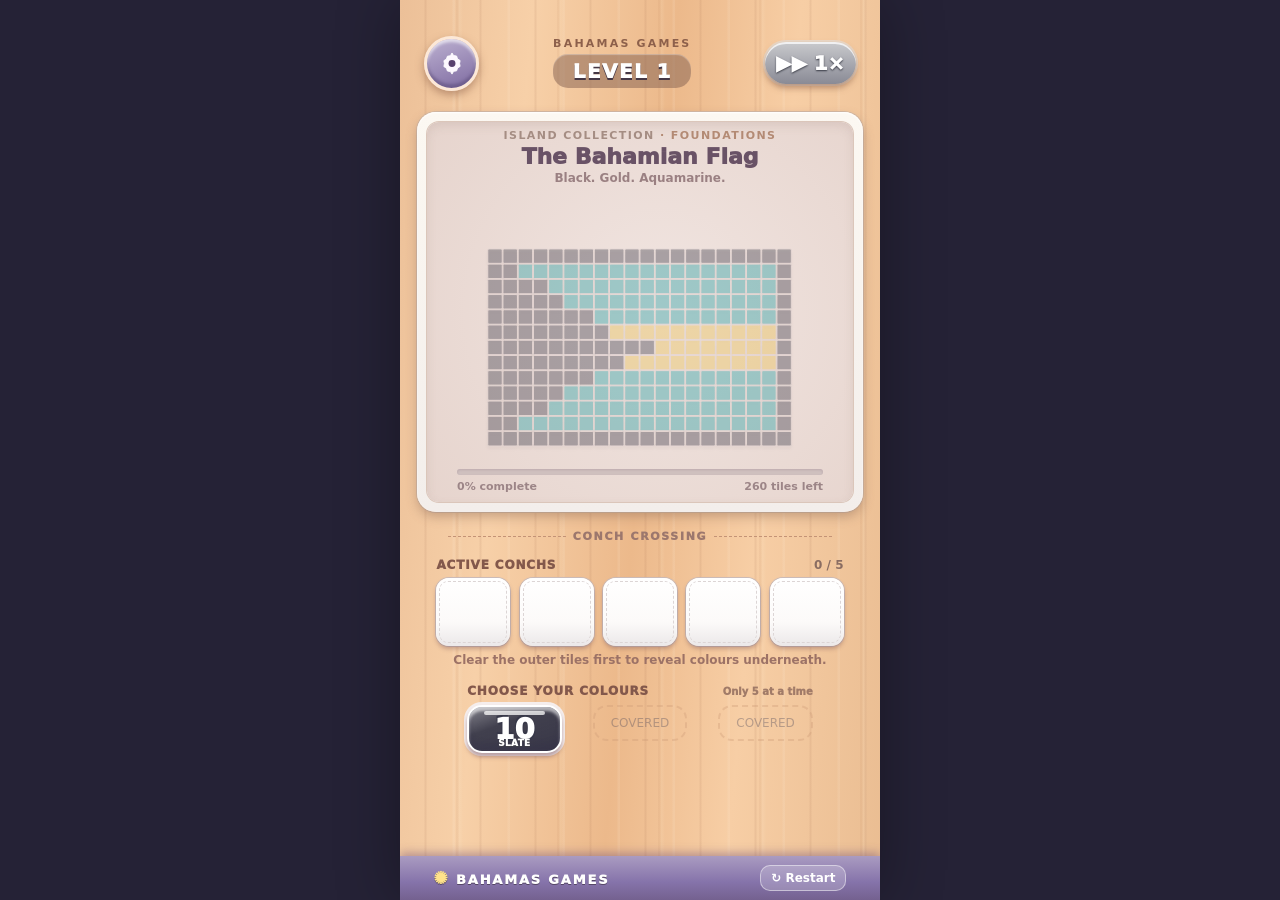
==== commit 9ff0866b: "Apply outside-in colour accessibility to playable GitHub game" ====
--- a/index.html
+++ b/index.html
@@ -174,29 +174,57 @@
  progress();
 }
 function progress(){var percent=Math.floor(state.placed/Math.max(1,state.total)*100);$('progressFill').style.width=percent+'%';$('progressText').textContent=percent+'% complete';$('remainingText').textContent=(state.total-state.placed)+' tiles left'}
-function buildDeck(){
- // Every numbered card has an exact matching number of pixels.
- // There are never unused pieces that could permanently block a slot.
- var batches=[];var seq=0;
- Object.keys(state.available).sort().forEach(function(color){
-  var left=state.available[color].length;
-  while(left){
-   var size=state.level<=5?10:state.level<=18?(seq%4===0?20:10):(seq%3===0?20:10);
-   var count=Math.min(size,left);
-   batches.push({c:color,ammo:count,id:++seq});left-=count;
-  }
+// A colour is reachable only when at least one of its cells touches the open
+// edge of the picture (including cells that were already placed).
+// Work then continues inward through adjacent cells of that SAME colour.
+function isExposed(p){
+ if(!state.cells[p.key])return false;
+ return !state.cells[gridKey(p.x+1,p.y)]||!state.cells[gridKey(p.x-1,p.y)]||!state.cells[gridKey(p.x,p.y+1)]||!state.cells[gridKey(p.x,p.y-1)];
+}
+function reachable(color){
+ var cells=state.available[color]||[],seen=new Set(),queue=[],out=[];
+ for(var i=0;i<cells.length;i++){
+  var p=cells[i];if(!isExposed(p)||seen.has(p.key))continue;
+  seen.add(p.key);queue.push(p);
+ }
+ for(var at=0;at<queue.length;at++){
+  var t=queue[at];out.push(t);
+  [[1,0],[-1,0],[0,1],[0,-1]].forEach(function(delta){
+   var x=t.x+delta[0],y=t.y+delta[1],key=gridKey(x,y);
+   if(seen.has(key)||!state.cells[key]||!state.grid[y]||state.grid[y][x]!==color)return;
+   seen.add(key);queue.push({x:x,y:y,key:key});
+  });
+ }
+ return out;
+}
+function buildDeck(){state.pending=[[],[],[]]}
+
+function cardNode(card,active){var b=document.createElement('button');b.type='button';b.className='ammo-card'+(active?'':' preview');b.style.background='linear-gradient(160deg,#ffffff5a 0%,transparent 38%,#15132d30 100%),'+PAL[card.c];b.dataset.color=card.c;b.textContent=card.ammo;var small=document.createElement('small');small.textContent=LABEL[card.c];b.appendChild(small);b.setAttribute('aria-label',card.ammo+' '+LABEL[card.c]+' conch tiles'+(active?'':' coming next'));if(!active)b.disabled=true;return b}
+function renderSupply(){
+ // Rebuild the visible choices from ACTUALLY exposed tiles, not every
+ // unfinished colour. One active job per colour prevents double allocation.
+ var busy=new Set(state.slots.filter(Boolean).map(function(job){return job.c}));
+ var choices=[];
+ Object.keys(state.available).forEach(function(c){
+  if(busy.has(c))return;
+  var path=reachable(c);if(!path.length)return;
+  var targetSize=state.level<=5?10:state.level<=18?10:20;
+  choices.push({c:c,ammo:Math.min(targetSize,path.length),path:path,first:path[0]});
  });
- // Interleave colours so the next three columns offer variety.
- var by={};batches.forEach(function(b){(by[b.c]||(by[b.c]=[])).push(b)});
- var colors=Object.keys(by).sort(function(a,b){return by[b].length-by[a].length});
- var deck=[],turn=0;
- while(deck.length<batches.length){for(var k=0;k<colors.length;k++){
-   var i=(k+turn)%colors.length,c=colors[i];if(by[c].length)deck.push(by[c].shift());
-  }turn++}
- state.pending=[[],[],[]];deck.forEach(function(b,i){state.pending[i%3].push(b)});
-}
-function cardNode(card,active){var b=document.createElement('button');b.type='button';b.className='ammo-card'+(active?'':' preview');b.style.background='linear-gradient(160deg,#ffffff5a 0%,transparent 38%,#15132d30 100%),'+PAL[card.c];b.dataset.color=card.c;b.textContent=card.ammo;var small=document.createElement('small');small.textContent=LABEL[card.c];b.appendChild(small);b.setAttribute('aria-label',card.ammo+' '+LABEL[card.c]+' conch tiles'+(active?'':' coming next'));if(!active)b.disabled=true;return b}
-function renderSupply(){var hasFree=state.slots.indexOf(null)!==-1;cols.forEach(function(box,i){box.replaceChildren();state.pending[i].slice(0,3).forEach(function(card,j){var btn=cardNode(card,j===0);if(j===0){btn.disabled=!hasFree||state.paused||state.ended;btn.addEventListener('click',function(){choose(i)})}box.appendChild(btn)});if(!state.pending[i].length){var empty=document.createElement('div');empty.className='empty-supply';empty.textContent='ALL SENT';box.appendChild(empty)}})}
+ // Prefer colours nearest the boundary, keeping the choices predictable.
+ choices.sort(function(a,b){return a.first.y-b.first.y||a.first.x-b.first.x||a.c.localeCompare(b.c)});
+ state.pending=[[],[],[]];choices.slice(0,3).forEach(function(card,i){state.pending[i]=[card]});
+ var hasFree=state.slots.indexOf(null)!==-1;
+ cols.forEach(function(box,i){
+  box.replaceChildren();var card=state.pending[i][0];
+  if(card){var btn=cardNode(card,true);btn.disabled=!hasFree||state.paused||state.ended;
+   btn.addEventListener('click',function(){choose(i)});box.appendChild(btn);
+  }else{var empty=document.createElement('div');empty.className='empty-supply';
+   empty.textContent=state.placed===state.total?'ALL SENT':'COVERED';
+   empty.setAttribute('aria-label','No exposed colour available in position '+(i+1));box.appendChild(empty)}
+ });
+}
+
 function renderSlots(){var count=0;slots.forEach(function(node,i){node.replaceChildren();var job=state.slots[i];node.className='slot'+(job?' active':'');node.style.removeProperty('--slot-col');if(!job){node.setAttribute('aria-label','Empty conch position '+(i+1));return}count++;node.style.setProperty('--slot-col',PAL[job.c]);var icon=document.createElement('span');icon.className='slot-icon';icon.textContent='🐚';var n=document.createElement('span');n.className='slot-number';n.textContent=job.ammo;node.append(icon,n);node.setAttribute('aria-label','Conch '+(i+1)+': '+job.ammo+' '+LABEL[job.c]+' tiles remaining')});$('slotStatus').textContent=count+' / 5'}
 function createWorker(index,job){var e=document.createElement('div');e.className='worker';e.style.setProperty('--cargo',PAL[job.c]);e.innerHTML=conchSVG;e.dataset.slot=index;workerLayer.appendChild(e);job.worker=e;var from=slotCenter(index);e.style.left=from.x+'px';e.style.top=from.y+'px';return e}
 function slotCenter(i){var a=slots[i].getBoundingClientRect(),g=$('game').getBoundingClientRect();return {x:a.left-g.left+a.width*.5,y:a.top-g.top+a.height*.5}}
@@ -206,40 +234,44 @@
  if(state.ended||state.paused)return;
  var ix=state.slots.indexOf(null);
  if(ix===-1){announce('Five conchs are already working.');return}
- var card=state.pending[column].shift();if(!card)return;
- var job={c:card.c,ammo:card.ammo,id:card.id,worker:null,last:null,slot:ix};
+ var card=state.pending[column]&&state.pending[column][0];if(!card)return;
+ if(state.slots.some(function(j){return j&&j.c===card.c}))return;
+ // Recheck at the moment of selection, to prevent using a stale offer.
+ var path=reachable(card.c);if(!path.length){renderSupply();return}
+ var count=Math.min(card.ammo,path.length);
+ var job={c:card.c,ammo:count,id:card.c+':'+state.placed,worker:null,last:null,slot:ix,plan:path.slice(0,count)};
  state.slots[ix]=job;createWorker(ix,job);renderSlots();renderSupply();
  if(state.slots.every(Boolean))setHint('All five conchs are working. Wait for a job to finish.',true);
  schedule(function(){deliver(job)},65);
 }
+
 function findTarget(job){
- // Reserve tiles before travelling to prevent two workers claiming the same square.
- var arr=state.available[job.c]||[],best=null,bestScore=Infinity;
- var origin=job.last||{x:Math.floor(DATA[state.level-1].art[0].length/2),y:DATA[state.level-1].art.length+2};
- // Prioritise close neighbours so the conch visibly crawls from tile to tile.
- for(var i=0;i<arr.length;i++){
-  var p=arr[i];if(state.reserved.has(p.key)||!state.cells[p.key])continue;
-  var cost=Math.abs(p.x-origin.x)+Math.abs(p.y-origin.y)*1.12;
-  if(cost<bestScore){best=p;bestScore=cost}
- }
- if(best)state.reserved.add(best.key);
- return best;
-}
+ // A job follows its pre-validated outside-in route. Interior colours
+ // cannot be selected until the outline bordering them has been placed.
+ while(job.plan.length){
+  var p=job.plan.shift();if(!state.cells[p.key]||state.reserved.has(p.key))continue;
+  if(!isExposed(p)){job.plan.unshift(p);return null}
+  state.reserved.add(p.key);return p;
+ }
+ return null;
+}
+
 function paint(job,target){
  if(!state.reserved.has(target.key))return;
  state.reserved.delete(target.key);
  var cell=state.cells[target.key];if(!cell)return;
  cell.setAttribute('class','cell-placed place-shine');cell.setAttribute('fill',PAL[job.c]);cell.removeAttribute('style');
  delete state.cells[target.key];state.placed++;job.ammo--;job.last=target;
- renderSlots();progress();
-}
+ renderSlots();progress();renderSupply();
+}
+
 function deliver(job){
  if(state.ended||state.slots[job.slot]!==job)return;
  if(state.paused){schedule(function(){deliver(job)},85);return}
  if(job.ammo===0){goHome(job);return}
  var target=findTarget(job);
  if(!target){
-  // Another worker may temporarily be travelling to the last available tile.
+  // Wait for previously assigned neighbouring tiles to become exposed.
   schedule(function(){deliver(job)},95);return
  }
  var duration=Math.max(60,360/state.speed);
@@ -261,7 +293,7 @@
 function scheduleUntracked(fn,delay){setTimeout(fn,delay)}
 function reset(level){
  cancelAll();state.ended=false;state.paused=false;state.slots=[null,null,null,null,null];state.level=Math.max(1,Math.min(DATA.length,level));workerLayer.replaceChildren();overlay.hidden=true;
- renderBoard();buildDeck();renderSlots();renderSupply();setHint('Tap a numbered colour to send out a queen conch.',false)
+ renderBoard();buildDeck();renderSlots();renderSupply();setHint('Clear the outer tiles first to reveal colours underneath.',false)
 }
 function action(label,fn,secondary){var b=document.createElement('button');b.textContent=label;if(secondary)b.className='secondary';b.addEventListener('click',fn);$('dialogActions').appendChild(b);return b}
 function closeDialog(){overlay.hidden=true;state.paused=false;renderSupply()}
@@ -276,7 +308,7 @@
   var sel=document.createElement('select');sel.setAttribute('aria-label','Select unlocked level');for(var n=1;n<=state.unlocked;n++){var o=document.createElement('option');o.value=n;o.textContent='Level '+n+' · '+DATA[n-1].name;if(n===state.level)o.selected=true;sel.appendChild(o)}actions.appendChild(sel);
   action('Play selected level',function(){reset(Number(sel.value))});action('Back',closeDialog,true);
  } else {
-  $('dialogTitle').textContent='How to play';$('dialogBody').textContent='Pick a numbered colour to send a queen conch. It crawls to the picture and places one tile at a time. You can run only FIVE conchs at once. A conch keeps its slot until its number reaches zero. Speed up their crawl with the ▶▶ button. Complete every tile to win.';
+  $('dialogTitle').textContent='How to play';$('dialogBody').textContent='Only exposed colours can be picked. Clear the outer outline to uncover the colours behind it. Pick a numbered colour to send a queen conch. It crawls to the picture and places one tile at a time. You can run only FIVE conchs at once. A conch keeps its slot until its number reaches zero. Speed up their crawl with the ▶▶ button. Complete every tile to win.';
   action('Continue playing',closeDialog);
   action('Choose a level',function(){openDialog('levels')},true);
   action('Restart level',function(){reset(state.level)},true);
@@ -288,11 +320,10 @@
 window.addEventListener('keydown',function(ev){if(ev.key==='Escape'&&!overlay.hidden&& !state.ended){closeDialog();return}if(state.paused||state.ended)return;if(/^[123]$/.test(ev.key))choose(Number(ev.key)-1);if(ev.key==='r')reset(state.level)});
 window.addEventListener('resize',function(){state.slots.forEach(function(job){if(!job||!job.worker)return;job.worker.style.transitionDuration='0ms';if(job.last)moveWorker(job.worker,cellCenter(job.last),0);else moveWorker(job.worker,slotCenter(job.slot),0)})});
 // Small deterministic testing interface, does not affect normal gameplay.
-window.__conchTest={state:function(){return {level:state.level,placed:state.placed,total:state.total,slots:state.slots.map(function(j){return j&&{c:j.c,ammo:j.ammo,id:j.id}}),columns:state.pending.map(function(col){return col.length}),speed:state.speed,ended:state.ended,paused:state.paused,unlocked:state.unlocked,reserved:state.reserved.size}},choose:choose,setLevel:function(n){reset(n)},speed:function(n){state.speed=Math.max(1,Math.min(3,n));$('speedText').textContent=state.speed+'×'},tileCount:function(){return Object.keys(state.cells).length},advanceFull:function(){state.slots.forEach(function(j){if(j&&j.worker)j.worker.remove()});state.slots=[null,null,null,null,null];state.placed=state.total;progress();win()},data:function(){return DATA}};
+window.__conchTest={state:function(){return {level:state.level,placed:state.placed,total:state.total,slots:state.slots.map(function(j){return j&&{c:j.c,ammo:j.ammo,id:j.id}}),columns:state.pending.map(function(col){return col.length}),speed:state.speed,ended:state.ended,paused:state.paused,unlocked:state.unlocked,reserved:state.reserved.size,offers:state.pending.map(function(col){return col[0]&&{c:col[0].c,ammo:col[0].ammo}})}},choose:choose,setLevel:function(n){reset(n)},speed:function(n){state.speed=Math.max(1,Math.min(3,n));$('speedText').textContent=state.speed+'×'},tileCount:function(){return Object.keys(state.cells).length},exposed:function(c){return reachable(c).length},isExposed:function(x,y){return isExposed({x:x,y:y,key:gridKey(x,y)})},advanceFull:function(){state.slots.forEach(function(j){if(j&&j.worker)j.worker.remove()});state.slots=[null,null,null,null,null];state.placed=state.total;progress();win()},data:function(){return DATA}};
 if(!DATA.length){$('artTitle').textContent='No levels found';$('hint').textContent='The levels.js file did not load.';return}
 state.unlocked=load();reset(1);
 })();
-
 </script>
 </body>
 </html>
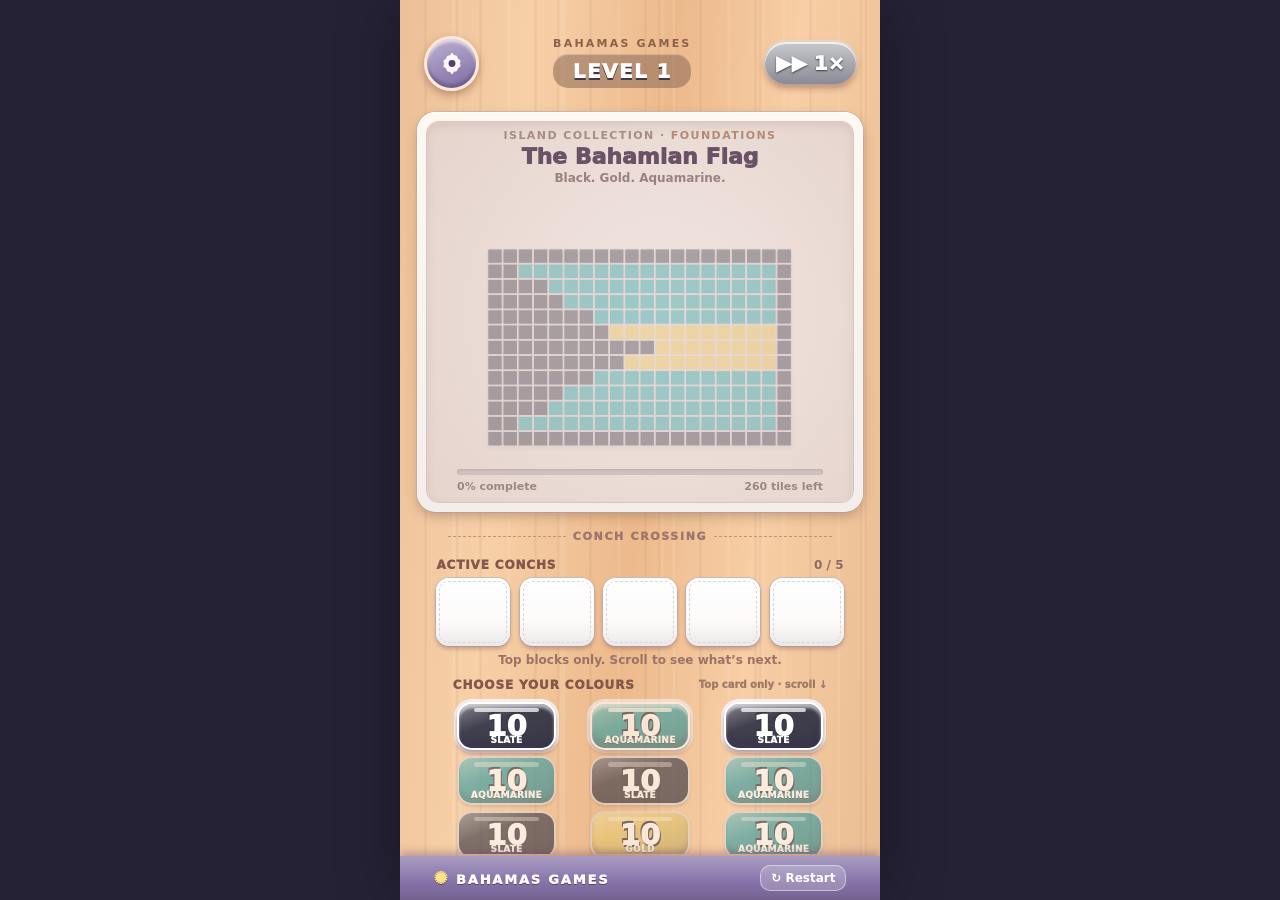
==== commit b119ca8a: "Ship full colour preview deck in standalone game" ====
--- a/index.html
+++ b/index.html
@@ -59,17 +59,17 @@
 .slot .slot-number{position:absolute;bottom:4px;right:7px;color:white;text-shadow:1px 1px #3c3848,-1px 1px #3c3848;font-size:clamp(11px,3vw,16px);z-index:1}
 .slot .slot-icon{font-size:clamp(16px,4vw,24px);filter:drop-shadow(0 1px 1px #45394855);z-index:1;transform:rotate(-20deg)}
 .dock-help{text-align:center;margin-top:7px;font-size:clamp(9px,2vw,12px);font-weight:700;color:#9c7266;min-height:14px}
-.supply-area{position:absolute;left:14%;right:14%;top:76%;height:17.8%}
+.supply-area{position:absolute;left:11%;right:11%;top:75.3%;height:19.8%}
 .supply-head{margin-bottom:7px}
 .supply-head span:last-child{letter-spacing:0;color:#a17b68;font-size:clamp(8px,2vw,10px)}
-.supply-columns{display:grid;grid-template-columns:repeat(3,minmax(0,1fr));gap:9%;height:89%}
-.supply-column{display:flex;flex-direction:column;gap:7px;min-width:0}
-.ammo-card{position:relative;flex:1;max-height:34%;display:flex;align-items:center;justify-content:center;border-radius:15px;color:white;box-shadow:inset 0 -8px 5px #33304842,inset 0 4px 3px #fff9,0 4px 4px #7f565e80,0 0 0 3px #f5eeed;border:2px solid #fff;text-shadow:-1px -2px #373849,1px 2px #373849;font-size:clamp(19px,6vw,29px);font-weight:1000;transition:transform .12s,filter .12s,opacity .12s}
+.supply-columns{display:grid;grid-template-columns:repeat(3,minmax(0,1fr));gap:7%;height:87%;min-height:0}
+.supply-column{display:flex;flex-direction:column;gap:6px;min-width:0;min-height:0;overflow-y:auto;overscroll-behavior:contain;padding:3px 4px 7px;scrollbar-width:thin;scrollbar-color:#b98a73 transparent}
+.ammo-card{position:relative;flex:0 0 auto;height:clamp(34px,5.4svh,56px);width:100%;display:flex;align-items:center;justify-content:center;border-radius:15px;color:white;box-shadow:inset 0 -8px 5px #33304842,inset 0 4px 3px #fff9,0 4px 4px #7f565e80,0 0 0 3px #f5eeed;border:2px solid #fff;text-shadow:-1px -2px #373849,1px 2px #373849;font-size:clamp(19px,6vw,29px);font-weight:1000;transition:transform .12s,filter .12s,opacity .12s}
 .ammo-card:before{position:absolute;content:"";height:10%;top:9%;left:16%;right:16%;background:#fffb;border-radius:90px}
 .ammo-card small{position:absolute;bottom:3px;font-size:clamp(6px,1.5vw,9px);font-weight:1000;letter-spacing:.03em;text-transform:uppercase;text-shadow:0 1px #4448}
 .ammo-card:active:not(:disabled){transform:translateY(2px) scale(.97)}
 .ammo-card:disabled{opacity:.34;filter:grayscale(.45);cursor:not-allowed}
-.ammo-card.preview{opacity:.47;box-shadow:inset 0 -6px 4px #3c334733,0 2px 3px #8b686255;border-color:#e4d3ce;filter:saturate(.74);cursor:default}
+.ammo-card.preview{opacity:.65;box-shadow:inset 0 -6px 4px #3c334733,0 2px 3px #8b686255;border-color:#e4d3ce;filter:saturate(.74);cursor:default}
 .ammo-card.preview:before{opacity:.5}
 .empty-supply{border:2px dashed #ce9c78;border-radius:14px;opacity:.35;min-height:25%;display:grid;place-items:center;font-size:12px}
 .bottom-bar{position:absolute;bottom:0;left:0;right:0;height:4.9%;display:flex;justify-content:space-between;align-items:center;padding:0 7%;background:linear-gradient(#aa9bc1,#8573aa 60%,#74618f);box-shadow:0 -3px 9px #67467371;color:white;z-index:4}
@@ -88,6 +88,8 @@
 @media(max-height:670px){.top-bar{top:2.3%}.art-panel{top:10%;height:43.4%}.conch-runway{top:56%}.dock{top:59%}.supply-area{top:75%;height:19%}.dock-help{margin-top:4px}.supply-column{gap:4px}.supply-head,.dock-caption{margin-bottom:3px}}
 @media(min-width:481px){#game{height:min(100dvh,1000px);border-radius:0}body{padding:0}}
 @media(prefers-reduced-motion:reduce){*,*:before,*:after{animation-duration:.01ms!important}}
+.ammo-card.buried{opacity:.63;filter:saturate(.8);cursor:not-allowed}
+.supply-column::-webkit-scrollbar{width:3px}.supply-column::-webkit-scrollbar-thumb{background:#b98a73;border-radius:12px}
 
 </style>
 </head>
@@ -116,7 +118,7 @@
    <div class="dock-help" id="hint" aria-live="polite">Choose a colour. Your conch will carry tiles to the picture.</div>
   </section>
   <section class="supply-area" aria-label="Available numbered colours">
-   <div class="supply-head"><span>CHOOSE YOUR COLOURS</span><span>Only 5 at a time</span></div>
+   <div class="supply-head"><span>CHOOSE YOUR COLOURS</span><span>Top card only · scroll ↓</span></div>
    <div class="supply-columns" id="supplyColumns"><div class="supply-column"></div><div class="supply-column"></div><div class="supply-column"></div></div>
   </section>
   <footer class="bottom-bar"><span class="logo-mark"><span class="logo-icon">✺</span> BAHAMAS GAMES</span><button class="restart-mini" id="restartButton" type="button">↻ Restart</button></footer>
@@ -197,31 +199,62 @@
  }
  return out;
 }
-function buildDeck(){state.pending=[[],[],[]]}
+// The full supply is precomputed from the outside inward. Preview cards stay
+// visible for planning even when their colour is currently covered.
+function virtualReachable(color,remaining){
+ var cells=state.available[color]||[],seen=new Set(),queue=[],out=[];
+ for(var i=0;i<cells.length;i++){
+  var p=cells[i];if(!remaining.has(p.key))continue;
+  if(remaining.has(gridKey(p.x+1,p.y))&&remaining.has(gridKey(p.x-1,p.y))&&remaining.has(gridKey(p.x,p.y+1))&&remaining.has(gridKey(p.x,p.y-1)))continue;
+  seen.add(p.key);queue.push(p);
+ }
+ for(var at=0;at<queue.length;at++){
+  var t=queue[at];out.push(t);
+  [[1,0],[-1,0],[0,1],[0,-1]].forEach(function(delta){
+   var x=t.x+delta[0],y=t.y+delta[1],key=gridKey(x,y);
+   if(seen.has(key)||!remaining.has(key)||!state.grid[y]||state.grid[y][x]!==color)return;
+   seen.add(key);queue.push({x:x,y:y,key:key});
+  });
+ }
+ return out;
+}
+function buildDeck(){
+ var remaining=new Set(Object.keys(state.cells)),colors=Object.keys(state.available).sort();
+ var targetSize=state.level<=18?10:20,last=-1,serial=0;
+ state.pending=[[],[],[]];
+ while(remaining.size){
+  var chosen=null,path=null,colorIndex=-1;
+  for(var t=1;t<=colors.length;t++){
+   var ix=(last+t)%colors.length,c=colors[ix],candidate=virtualReachable(c,remaining);
+   if(candidate.length){chosen=c;path=candidate;colorIndex=ix;break}
+  }
+  if(!path||!path.length)throw Error('Unreachable coloured tiles in level '+state.level);
+  var plan=path.slice(0,targetSize);
+  plan.forEach(function(tile){remaining.delete(tile.key)});
+  var card={id:serial,c:chosen,ammo:plan.length,plan:plan};
+  state.pending[serial%3].push(card);serial++;last=colorIndex;
+ }
+}
 
 function cardNode(card,active){var b=document.createElement('button');b.type='button';b.className='ammo-card'+(active?'':' preview');b.style.background='linear-gradient(160deg,#ffffff5a 0%,transparent 38%,#15132d30 100%),'+PAL[card.c];b.dataset.color=card.c;b.textContent=card.ammo;var small=document.createElement('small');small.textContent=LABEL[card.c];b.appendChild(small);b.setAttribute('aria-label',card.ammo+' '+LABEL[card.c]+' conch tiles'+(active?'':' coming next'));if(!active)b.disabled=true;return b}
 function renderSupply(){
- // Rebuild the visible choices from ACTUALLY exposed tiles, not every
- // unfinished colour. One active job per colour prevents double allocation.
- var busy=new Set(state.slots.filter(Boolean).map(function(job){return job.c}));
- var choices=[];
- Object.keys(state.available).forEach(function(c){
-  if(busy.has(c))return;
-  var path=reachable(c);if(!path.length)return;
-  var targetSize=state.level<=5?10:state.level<=18?10:20;
-  choices.push({c:c,ammo:Math.min(targetSize,path.length),path:path,first:path[0]});
- });
- // Prefer colours nearest the boundary, keeping the choices predictable.
- choices.sort(function(a,b){return a.first.y-b.first.y||a.first.x-b.first.x||a.c.localeCompare(b.c)});
- state.pending=[[],[],[]];choices.slice(0,3).forEach(function(card,i){state.pending[i]=[card]});
  var hasFree=state.slots.indexOf(null)!==-1;
  cols.forEach(function(box,i){
-  box.replaceChildren();var card=state.pending[i][0];
-  if(card){var btn=cardNode(card,true);btn.disabled=!hasFree||state.paused||state.ended;
-   btn.addEventListener('click',function(){choose(i)});box.appendChild(btn);
-  }else{var empty=document.createElement('div');empty.className='empty-supply';
-   empty.textContent=state.placed===state.total?'ALL SENT':'COVERED';
-   empty.setAttribute('aria-label','No exposed colour available in position '+(i+1));box.appendChild(empty)}
+  var scroll=box.scrollTop;box.replaceChildren();
+  var col=state.pending[i];
+  col.forEach(function(card,j){
+   var top=j===0,ready=!!(card.plan[0]&&isExposed(card.plan[0]));
+   var btn=cardNode(card,top);
+   if(top){
+    btn.disabled=!hasFree||!ready||state.paused||state.ended;
+    if(!ready){btn.classList.add('buried');btn.title='Clear the covering tiles first'}
+    btn.setAttribute('aria-label',card.ammo+' '+LABEL[card.c]+' tiles, '+(ready?'top of stack':'covered on the picture'));
+    btn.addEventListener('click',function(){choose(i)});
+   }
+   box.appendChild(btn);
+  });
+  if(!col.length){var empty=document.createElement('div');empty.className='empty-supply';empty.textContent='DONE';box.appendChild(empty)}
+  box.scrollTop=Math.min(scroll,Math.max(0,box.scrollHeight-box.clientHeight));
  });
 }
 
@@ -234,13 +267,12 @@
  if(state.ended||state.paused)return;
  var ix=state.slots.indexOf(null);
  if(ix===-1){announce('Five conchs are already working.');return}
- var card=state.pending[column]&&state.pending[column][0];if(!card)return;
- if(state.slots.some(function(j){return j&&j.c===card.c}))return;
- // Recheck at the moment of selection, to prevent using a stale offer.
- var path=reachable(card.c);if(!path.length){renderSupply();return}
- var count=Math.min(card.ammo,path.length);
- var job={c:card.c,ammo:count,id:card.c+':'+state.placed,worker:null,last:null,slot:ix,plan:path.slice(0,count)};
- state.slots[ix]=job;createWorker(ix,job);renderSlots();renderSupply();
+ var col=state.pending[column],card=col&&col[0];if(!card)return;
+ if(!card.plan.length||!isExposed(card.plan[0])){announce('Clear the covering tiles first.');return}
+ col.shift();
+ var job={c:card.c,ammo:card.ammo,id:card.id,worker:null,last:null,slot:ix,plan:card.plan.slice()};
+ state.slots[ix]=job;createWorker(ix,job);renderSlots();
+ cols[column].scrollTop=0;renderSupply();
  if(state.slots.every(Boolean))setHint('All five conchs are working. Wait for a job to finish.',true);
  schedule(function(){deliver(job)},65);
 }
@@ -293,7 +325,7 @@
 function scheduleUntracked(fn,delay){setTimeout(fn,delay)}
 function reset(level){
  cancelAll();state.ended=false;state.paused=false;state.slots=[null,null,null,null,null];state.level=Math.max(1,Math.min(DATA.length,level));workerLayer.replaceChildren();overlay.hidden=true;
- renderBoard();buildDeck();renderSlots();renderSupply();setHint('Clear the outer tiles first to reveal colours underneath.',false)
+ renderBoard();buildDeck();renderSlots();renderSupply();setHint('Top blocks only. Scroll to see what’s next.',false)
 }
 function action(label,fn,secondary){var b=document.createElement('button');b.textContent=label;if(secondary)b.className='secondary';b.addEventListener('click',fn);$('dialogActions').appendChild(b);return b}
 function closeDialog(){overlay.hidden=true;state.paused=false;renderSupply()}
@@ -308,7 +340,7 @@
   var sel=document.createElement('select');sel.setAttribute('aria-label','Select unlocked level');for(var n=1;n<=state.unlocked;n++){var o=document.createElement('option');o.value=n;o.textContent='Level '+n+' · '+DATA[n-1].name;if(n===state.level)o.selected=true;sel.appendChild(o)}actions.appendChild(sel);
   action('Play selected level',function(){reset(Number(sel.value))});action('Back',closeDialog,true);
  } else {
-  $('dialogTitle').textContent='How to play';$('dialogBody').textContent='Only exposed colours can be picked. Clear the outer outline to uncover the colours behind it. Pick a numbered colour to send a queen conch. It crawls to the picture and places one tile at a time. You can run only FIVE conchs at once. A conch keeps its slot until its number reaches zero. Speed up their crawl with the ▶▶ button. Complete every tile to win.';
+  $('dialogTitle').textContent='How to play';$('dialogBody').textContent='See the full upcoming colour queues by scrolling the three stacks. Only the top card of each stack can be chosen, and buried pixels must be uncovered first. Tap a top numbered colour to send a queen conch. It crawls to the picture and places one tile at a time. You can run only FIVE conchs at once. A conch keeps its slot until its number reaches zero. Speed up their crawl with the ▶▶ button. Complete every tile to win.';
   action('Continue playing',closeDialog);
   action('Choose a level',function(){openDialog('levels')},true);
   action('Restart level',function(){reset(state.level)},true);
@@ -320,7 +352,7 @@
 window.addEventListener('keydown',function(ev){if(ev.key==='Escape'&&!overlay.hidden&& !state.ended){closeDialog();return}if(state.paused||state.ended)return;if(/^[123]$/.test(ev.key))choose(Number(ev.key)-1);if(ev.key==='r')reset(state.level)});
 window.addEventListener('resize',function(){state.slots.forEach(function(job){if(!job||!job.worker)return;job.worker.style.transitionDuration='0ms';if(job.last)moveWorker(job.worker,cellCenter(job.last),0);else moveWorker(job.worker,slotCenter(job.slot),0)})});
 // Small deterministic testing interface, does not affect normal gameplay.
-window.__conchTest={state:function(){return {level:state.level,placed:state.placed,total:state.total,slots:state.slots.map(function(j){return j&&{c:j.c,ammo:j.ammo,id:j.id}}),columns:state.pending.map(function(col){return col.length}),speed:state.speed,ended:state.ended,paused:state.paused,unlocked:state.unlocked,reserved:state.reserved.size,offers:state.pending.map(function(col){return col[0]&&{c:col[0].c,ammo:col[0].ammo}})}},choose:choose,setLevel:function(n){reset(n)},speed:function(n){state.speed=Math.max(1,Math.min(3,n));$('speedText').textContent=state.speed+'×'},tileCount:function(){return Object.keys(state.cells).length},exposed:function(c){return reachable(c).length},isExposed:function(x,y){return isExposed({x:x,y:y,key:gridKey(x,y)})},advanceFull:function(){state.slots.forEach(function(j){if(j&&j.worker)j.worker.remove()});state.slots=[null,null,null,null,null];state.placed=state.total;progress();win()},data:function(){return DATA}};
+window.__conchTest={state:function(){return {level:state.level,placed:state.placed,total:state.total,slots:state.slots.map(function(j){return j&&{c:j.c,ammo:j.ammo,id:j.id}}),columns:state.pending.map(function(col){return col.length}),speed:state.speed,ended:state.ended,paused:state.paused,unlocked:state.unlocked,reserved:state.reserved.size,offers:state.pending.map(function(col){return col[0]&&{c:col[0].c,ammo:col[0].ammo,ready:!!(col[0].plan[0]&&isExposed(col[0].plan[0]))}}),queue:state.pending.map(function(col){return col.map(function(card){return {c:card.c,ammo:card.ammo,id:card.id}})})}},choose:choose,setLevel:function(n){reset(n)},speed:function(n){state.speed=Math.max(1,Math.min(3,n));$('speedText').textContent=state.speed+'×'},tileCount:function(){return Object.keys(state.cells).length},exposed:function(c){return reachable(c).length},isExposed:function(x,y){return isExposed({x:x,y:y,key:gridKey(x,y)})},advanceFull:function(){state.slots.forEach(function(j){if(j&&j.worker)j.worker.remove()});state.slots=[null,null,null,null,null];state.placed=state.total;progress();win()},data:function(){return DATA}};
 if(!DATA.length){$('artTitle').textContent='No levels found';$('hint').textContent='The levels.js file did not load.';return}
 state.unlocked=load();reset(1);
 })();
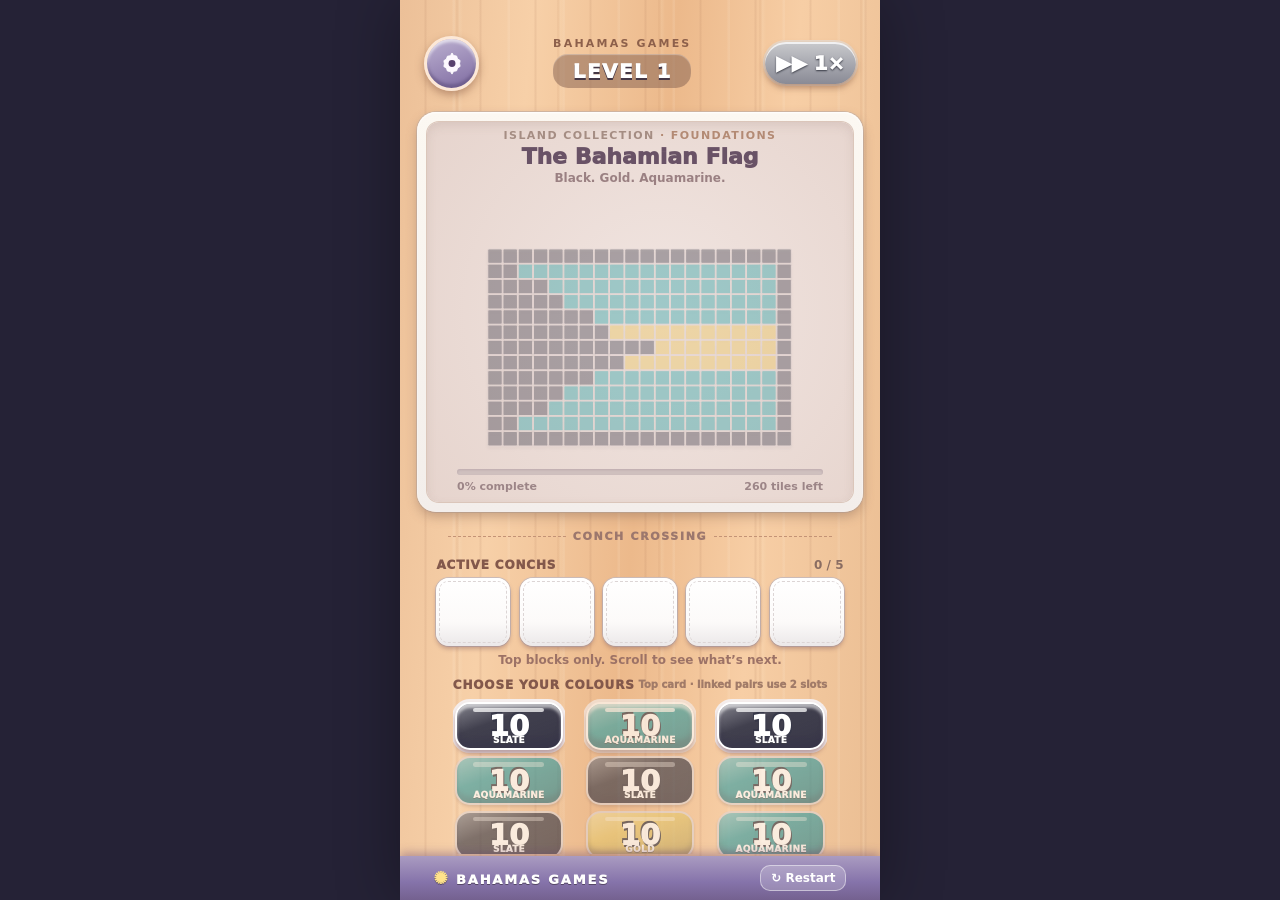
==== commit 12e185d5: "Add linked double-colour blocks and four-column advanced queues" ====
--- a/index.html
+++ b/index.html
@@ -62,7 +62,7 @@
 .supply-area{position:absolute;left:11%;right:11%;top:75.3%;height:19.8%}
 .supply-head{margin-bottom:7px}
 .supply-head span:last-child{letter-spacing:0;color:#a17b68;font-size:clamp(8px,2vw,10px)}
-.supply-columns{display:grid;grid-template-columns:repeat(3,minmax(0,1fr));gap:7%;height:87%;min-height:0}
+.supply-columns{display:grid;grid-template-columns:repeat(var(--stack-count,3),minmax(0,1fr));gap:5%;height:87%;min-height:0}
 .supply-column{display:flex;flex-direction:column;gap:6px;min-width:0;min-height:0;overflow-y:auto;overscroll-behavior:contain;padding:3px 4px 7px;scrollbar-width:thin;scrollbar-color:#b98a73 transparent}
 .ammo-card{position:relative;flex:0 0 auto;height:clamp(34px,5.4svh,56px);width:100%;display:flex;align-items:center;justify-content:center;border-radius:15px;color:white;box-shadow:inset 0 -8px 5px #33304842,inset 0 4px 3px #fff9,0 4px 4px #7f565e80,0 0 0 3px #f5eeed;border:2px solid #fff;text-shadow:-1px -2px #373849,1px 2px #373849;font-size:clamp(19px,6vw,29px);font-weight:1000;transition:transform .12s,filter .12s,opacity .12s}
 .ammo-card:before{position:absolute;content:"";height:10%;top:9%;left:16%;right:16%;background:#fffb;border-radius:90px}
@@ -88,8 +88,19 @@
 @media(max-height:670px){.top-bar{top:2.3%}.art-panel{top:10%;height:43.4%}.conch-runway{top:56%}.dock{top:59%}.supply-area{top:75%;height:19%}.dock-help{margin-top:4px}.supply-column{gap:4px}.supply-head,.dock-caption{margin-bottom:3px}}
 @media(min-width:481px){#game{height:min(100dvh,1000px);border-radius:0}body{padding:0}}
 @media(prefers-reduced-motion:reduce){*,*:before,*:after{animation-duration:.01ms!important}}
+
 .ammo-card.buried{opacity:.63;filter:saturate(.8);cursor:not-allowed}
 .supply-column::-webkit-scrollbar{width:3px}.supply-column::-webkit-scrollbar-thumb{background:#b98a73;border-radius:12px}
+
+/* Paired colour blocks use a visible connecting rod, like the late-game example. */
+.supply-columns{position:relative;isolation:isolate}
+.supply-column{position:relative;z-index:2;padding-left:2px;padding-right:2px}
+.pair-links{position:absolute;inset:0;overflow:hidden;pointer-events:none;z-index:1}
+.pair-link{position:absolute;height:9px;background:linear-gradient(#e7a9df,#a763b5);box-shadow:0 2px 2px #583c6580,inset 0 2px #fff5;border-radius:3px}
+.ammo-card.paired{box-shadow:inset 0 -8px 5px #33304842,inset 0 4px 3px #fff9,0 4px 4px #7f565e80,0 0 0 2px #fce5ff;border-color:#fff4fa}
+.pair-mark{position:absolute;top:1px;right:3px;padding:1px 2px;border-radius:4px;background:#4829569c;color:white;font-size:10px;line-height:1}
+.supply-columns[style*="4"] .ammo-card{font-size:clamp(16px,5vw,25px)}
+.supply-columns[style*="4"] .ammo-card small{font-size:clamp(5px,1.3vw,8px)}
 
 </style>
 </head>
@@ -118,7 +129,7 @@
    <div class="dock-help" id="hint" aria-live="polite">Choose a colour. Your conch will carry tiles to the picture.</div>
   </section>
   <section class="supply-area" aria-label="Available numbered colours">
-   <div class="supply-head"><span>CHOOSE YOUR COLOURS</span><span>Top card only · scroll ↓</span></div>
+   <div class="supply-head"><span>CHOOSE YOUR COLOURS</span><span>Top card · linked pairs use 2 slots</span></div>
    <div class="supply-columns" id="supplyColumns"><div class="supply-column"></div><div class="supply-column"></div><div class="supply-column"></div></div>
   </section>
   <footer class="bottom-bar"><span class="logo-mark"><span class="logo-icon">✺</span> BAHAMAS GAMES</span><button class="restart-mini" id="restartButton" type="button">↻ Restart</button></footer>
@@ -139,9 +150,9 @@
 var LABEL={X:'slate',A:'aquamarine',Y:'gold',P:'pink',C:'coral',W:'white',B:'blue',O:'orange',G:'green',R:'red',L:'purple',S:'sand',D:'dark slate',H:'yellow',N:'navy',T:'deep sea',V:'sky'};
 var SVG_NS='http://www.w3.org/2000/svg';
 var $=function(id){return document.getElementById(id)};
-var state={level:1,unlocked:1,speed:1,slots:[null,null,null,null,null],pending:[[],[],[]],grid:[],cells:{},available:{},reserved:new Set(),placed:0,total:0,ended:false,paused:false,token:0,timers:new Set(),hintTimer:0};
+var state={level:1,unlocked:1,speed:1,slots:[null,null,null,null,null],pending:[[],[],[]],grid:[],cells:{},available:{},reserved:new Set(),placed:0,total:0,ended:false,paused:false,stackCount:3,token:0,timers:new Set(),hintTimer:0};
 var slots=[].slice.call(document.querySelectorAll('.slot'));
-var cols=[].slice.call(document.querySelectorAll('.supply-column'));
+var cols=[];
 var workerLayer=$('workers');
 var overlay=$('dialogBackdrop');
 var conchSVG='<svg viewBox="0 0 62 55" aria-hidden="true"><ellipse cx="30" cy="48" rx="28" ry="5" fill="#84614b" opacity=".2"/><path d="M4 38Q8 27 23 31Q38 32 52 27Q60 29 60 39Q57 48 42 49L12 47Q4 45 4 38Z" fill="#f8d2a1" stroke="#725263" stroke-width="2.2"/><path d="M18 32L12 16L21 20L28 4L35 18L44 12L44 29" fill="#f5a76d" stroke="#754654" stroke-width="2" stroke-linejoin="round"/><path d="M16 33Q17 12 33 12Q48 12 49 31Q42 42 23 42Z" fill="#ffc28e" stroke="#81536e" stroke-width="2.8"/><path d="M18 30Q21 14 34 15Q46 19 45 31Q41 39 28 37Q22 35 23 29Q24 23 31 24Q37 27 33 31" fill="none" stroke="#e47798" stroke-width="4.3" stroke-linecap="round"/><path d="M14 34Q21 43 41 41Q54 41 53 34" fill="none" stroke="#e783ab" stroke-width="4"/><path d="M51 32Q55 27 55 15M44 31Q43 22 45 15" fill="none" stroke="#795468" stroke-width="2"/><circle cx="55" cy="13" r="3.5" fill="#f5d4a2" stroke="#5b465b" stroke-width="1.4"/><circle cx="45" cy="13" r="3.5" fill="#f5d4a2" stroke="#5b465b" stroke-width="1.4"/><circle cx="56" cy="12" r="1.3" fill="#343345"/><circle cx="46" cy="12" r="1.3" fill="#343345"/><rect class="cargo" x="1" y="25" width="10" height="10" rx="2"/><path d="M53 41Q44 50 35 47" fill="none" stroke="#a86d86" stroke-width="2"/></svg>';
@@ -199,8 +210,9 @@
  }
  return out;
 }
-// The full supply is precomputed from the outside inward. Preview cards stay
-// visible for planning even when their colour is currently covered.
+// Generate an ordered, finite stock of numbered cards for ALL remaining pixels.
+// The solver lays down tiles virtually from the outer edge inward, so every
+// preplanned card has a valid sequence and can never paint through a covering tile.
 function virtualReachable(color,remaining){
  var cells=state.available[color]||[],seen=new Set(),queue=[],out=[];
  for(var i=0;i<cells.length;i++){
@@ -218,12 +230,29 @@
  }
  return out;
 }
+function configureSupply(){
+ // Advanced levels use four stacks, matching the later stages in the reference.
+ var supply=$('supplyColumns');
+ state.stackCount=state.level>=12?4:3;
+ supply.style.setProperty('--stack-count',state.stackCount);
+ supply.replaceChildren();cols=[];
+ for(var i=0;i<state.stackCount;i++){
+  var column=document.createElement('div');column.className='supply-column';
+  column.setAttribute('aria-label','Colour stack '+(i+1));
+  column.addEventListener('scroll',drawPairLinks,{passive:true});
+  supply.appendChild(column);cols.push(column);
+ }
+ var links=document.createElement('div');links.id='pairLinks';links.className='pair-links';
+ links.setAttribute('aria-hidden','true');supply.appendChild(links);
+}
 function buildDeck(){
  var remaining=new Set(Object.keys(state.cells)),colors=Object.keys(state.available).sort();
  var targetSize=state.level<=18?10:20,last=-1,serial=0;
- state.pending=[[],[],[]];
+ state.pending=Array.from({length:state.stackCount},function(){return []});
+ var cards=[];
  while(remaining.size){
   var chosen=null,path=null,colorIndex=-1;
+  // Alternate between colours whenever possible; retain deterministic order.
   for(var t=1;t<=colors.length;t++){
    var ix=(last+t)%colors.length,c=colors[ix],candidate=virtualReachable(c,remaining);
    if(candidate.length){chosen=c;path=candidate;colorIndex=ix;break}
@@ -231,24 +260,77 @@
   if(!path||!path.length)throw Error('Unreachable coloured tiles in level '+state.level);
   var plan=path.slice(0,targetSize);
   plan.forEach(function(tile){remaining.delete(tile.key)});
+  // Each of the three stacks has its own head card, with all future cards below.
   var card={id:serial,c:chosen,ammo:plan.length,plan:plan};
-  state.pending[serial%3].push(card);serial++;last=colorIndex;
- }
-}
-
-function cardNode(card,active){var b=document.createElement('button');b.type='button';b.className='ammo-card'+(active?'':' preview');b.style.background='linear-gradient(160deg,#ffffff5a 0%,transparent 38%,#15132d30 100%),'+PAL[card.c];b.dataset.color=card.c;b.textContent=card.ammo;var small=document.createElement('small');small.textContent=LABEL[card.c];b.appendChild(small);b.setAttribute('aria-label',card.ammo+' '+LABEL[card.c]+' conch tiles'+(active?'':' coming next'));if(!active)b.disabled=true;return b}
+  state.pending[serial%state.stackCount].push(card);cards.push(card);serial++;last=colorIndex;
+ }
+ // Linked double blocks show up from Level 8. Both cards advance together,
+ // but their conchs finish and release their own slots independently.
+ if(state.level>=8){
+  var interval=state.level>=16?8:9;
+  for(var at=0;at+1<cards.length;at+=interval){
+   if(at%state.stackCount===state.stackCount-1)continue;
+   var a=cards[at],b=cards[at+1],pairId='pair-'+at;
+   a.pairId=pairId;a.pairSide='left';a.pairWith=b.id;
+   b.pairId=pairId;b.pairSide='right';b.pairWith=a.id;
+  }
+ }
+}
+
+function cardNode(card,active){var b=document.createElement('button');b.type='button';b.className='ammo-card'+(active?'':' preview');b.style.background='linear-gradient(160deg,#ffffff5a 0%,transparent 38%,#15132d30 100%),'+PAL[card.c];b.dataset.color=card.c;b.dataset.cardId=card.id;
+ if(card.pairId){b.classList.add('paired');b.dataset.pairId=card.pairId;b.dataset.pairSide=card.pairSide}
+ b.textContent=card.ammo;var small=document.createElement('small');small.textContent=LABEL[card.c];b.appendChild(small);b.setAttribute('aria-label',card.ammo+' '+LABEL[card.c]+' conch tiles'+(active?'':' coming next'));if(card.pairId){var mark=document.createElement('span');mark.className='pair-mark';mark.textContent='↔';
+ mark.setAttribute('aria-hidden','true');b.appendChild(mark)}
+ if(!active)b.disabled=true;return b}
+function availableChoice(column){
+ var card=state.pending[column]&&state.pending[column][0];if(!card)return null;
+ var pair=[{column:column,card:card}];
+ if(card.pairId){
+  var other=column+(card.pairSide==='left'?1:-1);
+  var partner=state.pending[other]&&state.pending[other][0];
+  if(!partner||partner.pairId!==card.pairId)return null;
+  pair.push({column:other,card:partner});
+ }
+ return pair;
+}
+function isChoiceReady(column){
+ var pair=availableChoice(column);if(!pair)return false;
+ if(state.slots.filter(function(s){return s===null}).length<pair.length)return false;
+ return pair.some(function(entry){return !!(entry.card.plan[0]&&isExposed(entry.card.plan[0]))});
+}
+function drawPairLinks(){
+ var layer=$('pairLinks');if(!layer)return;
+ layer.replaceChildren();
+ var region=$('supplyColumns').getBoundingClientRect();
+ var seen=new Set();
+ cols.forEach(function(col){
+  col.querySelectorAll('.ammo-card[data-pair-side="left"]').forEach(function(left){
+   var id=left.dataset.pairId;if(seen.has(id))return;seen.add(id);
+   var right=$('supplyColumns').querySelector('.ammo-card[data-pair-id="'+id+'"][data-pair-side="right"]');
+   if(!right)return;
+   var a=left.getBoundingClientRect(),b=right.getBoundingClientRect();
+   var y=(a.top+a.bottom+b.top+b.bottom)/4;
+   if(y<region.top+3||y>region.bottom-3)return;
+   var line=document.createElement('div');line.className='pair-link';
+   var x1=a.right-region.left-2,x2=b.left-region.left+2;
+   line.style.left=x1+'px';line.style.top=(y-region.top-4)+'px';
+   line.style.width=Math.max(6,x2-x1)+'px';layer.appendChild(line);
+  });
+ });
+}
 function renderSupply(){
- var hasFree=state.slots.indexOf(null)!==-1;
+ // Keep the COMPLETE numbered queue visible. Preview cards do not disappear
+ // because their picture colour is still covered or a conch is working.
  cols.forEach(function(box,i){
   var scroll=box.scrollTop;box.replaceChildren();
   var col=state.pending[i];
   col.forEach(function(card,j){
-   var top=j===0,ready=!!(card.plan[0]&&isExposed(card.plan[0]));
+   var top=j===0,ready=top&&isChoiceReady(i);
    var btn=cardNode(card,top);
    if(top){
-    btn.disabled=!hasFree||!ready||state.paused||state.ended;
-    if(!ready){btn.classList.add('buried');btn.title='Clear the covering tiles first'}
-    btn.setAttribute('aria-label',card.ammo+' '+LABEL[card.c]+' tiles, '+(ready?'top of stack':'covered on the picture'));
+    btn.disabled=!ready||state.paused||state.ended;
+    if(!ready){btn.classList.add('buried');btn.title='Clear the covering tiles or wait for two available slots'}
+    btn.setAttribute('aria-label',card.ammo+' '+LABEL[card.c]+' tiles'+(card.pairId?' in a linked two-color pair':'')+', '+(ready?'ready to select':'not yet selectable'));
     btn.addEventListener('click',function(){choose(i)});
    }
    box.appendChild(btn);
@@ -256,6 +338,7 @@
   if(!col.length){var empty=document.createElement('div');empty.className='empty-supply';empty.textContent='DONE';box.appendChild(empty)}
   box.scrollTop=Math.min(scroll,Math.max(0,box.scrollHeight-box.clientHeight));
  });
+ drawPairLinks();
 }
 
 function renderSlots(){var count=0;slots.forEach(function(node,i){node.replaceChildren();var job=state.slots[i];node.className='slot'+(job?' active':'');node.style.removeProperty('--slot-col');if(!job){node.setAttribute('aria-label','Empty conch position '+(i+1));return}count++;node.style.setProperty('--slot-col',PAL[job.c]);var icon=document.createElement('span');icon.className='slot-icon';icon.textContent='🐚';var n=document.createElement('span');n.className='slot-number';n.textContent=job.ammo;node.append(icon,n);node.setAttribute('aria-label','Conch '+(i+1)+': '+job.ammo+' '+LABEL[job.c]+' tiles remaining')});$('slotStatus').textContent=count+' / 5'}
@@ -265,16 +348,25 @@
 function moveWorker(e,p,duration){e.style.transitionDuration=duration+'ms';e.style.left=p.x+'px';e.style.top=p.y+'px'}
 function choose(column){
  if(state.ended||state.paused)return;
- var ix=state.slots.indexOf(null);
- if(ix===-1){announce('Five conchs are already working.');return}
- var col=state.pending[column],card=col&&col[0];if(!card)return;
- if(!card.plan.length||!isExposed(card.plan[0])){announce('Clear the covering tiles first.');return}
- col.shift();
- var job={c:card.c,ammo:card.ammo,id:card.id,worker:null,last:null,slot:ix,plan:card.plan.slice()};
- state.slots[ix]=job;createWorker(ix,job);renderSlots();
- cols[column].scrollTop=0;renderSupply();
+ var pair=availableChoice(column);if(!pair)return;
+ var available=state.slots.map(function(s,i){return s===null?i:-1}).filter(function(i){return i!==-1});
+ if(available.length<pair.length){announce(pair.length===2?'Linked pair needs TWO free conch slots.':'All five conchs are already working.');return}
+ if(!pair.some(function(entry){return entry.card.plan[0]&&isExposed(entry.card.plan[0])})){
+  announce('Clear the covering tiles first.');return;
+ }
+ // Take both cards atomically, then start two workers in two separate slots.
+ pair.sort(function(a,b){return a.card.id-b.card.id});
+ pair.forEach(function(entry,order){
+  state.pending[entry.column].shift();
+  var card=entry.card,ix=available[order];
+  var job={c:card.c,ammo:card.ammo,id:card.id,worker:null,last:null,slot:ix,plan:card.plan.slice(),pairId:card.pairId||null};
+  state.slots[ix]=job;createWorker(ix,job);
+  cols[entry.column].scrollTop=0;
+  schedule(function(){deliver(job)},65+order*50);
+ });
+ renderSlots();renderSupply();
+ if(pair.length===2)announce('Double choice! Two queen conchs are on their way.');
  if(state.slots.every(Boolean))setHint('All five conchs are working. Wait for a job to finish.',true);
- schedule(function(){deliver(job)},65);
 }
 
 function findTarget(job){
@@ -325,7 +417,7 @@
 function scheduleUntracked(fn,delay){setTimeout(fn,delay)}
 function reset(level){
  cancelAll();state.ended=false;state.paused=false;state.slots=[null,null,null,null,null];state.level=Math.max(1,Math.min(DATA.length,level));workerLayer.replaceChildren();overlay.hidden=true;
- renderBoard();buildDeck();renderSlots();renderSupply();setHint('Top blocks only. Scroll to see what’s next.',false)
+ renderBoard();configureSupply();buildDeck();renderSlots();renderSupply();setHint('Top blocks only. Scroll to see what’s next.',false)
 }
 function action(label,fn,secondary){var b=document.createElement('button');b.textContent=label;if(secondary)b.className='secondary';b.addEventListener('click',fn);$('dialogActions').appendChild(b);return b}
 function closeDialog(){overlay.hidden=true;state.paused=false;renderSupply()}
@@ -340,7 +432,7 @@
   var sel=document.createElement('select');sel.setAttribute('aria-label','Select unlocked level');for(var n=1;n<=state.unlocked;n++){var o=document.createElement('option');o.value=n;o.textContent='Level '+n+' · '+DATA[n-1].name;if(n===state.level)o.selected=true;sel.appendChild(o)}actions.appendChild(sel);
   action('Play selected level',function(){reset(Number(sel.value))});action('Back',closeDialog,true);
  } else {
-  $('dialogTitle').textContent='How to play';$('dialogBody').textContent='See the full upcoming colour queues by scrolling the three stacks. Only the top card of each stack can be chosen, and buried pixels must be uncovered first. Tap a top numbered colour to send a queen conch. It crawls to the picture and places one tile at a time. You can run only FIVE conchs at once. A conch keeps its slot until its number reaches zero. Speed up their crawl with the ▶▶ button. Complete every tile to win.';
+  $('dialogTitle').textContent='How to play';$('dialogBody').textContent='See the full upcoming colour queues by scrolling the three stacks. Only the top card of each stack can be chosen. If two cards have a link, selecting either starts TWO conchs and uses TWO active slots. Buried pixels must be uncovered first. Tap a top numbered colour to send a queen conch. It crawls to the picture and places one tile at a time. You can run only FIVE conchs at once. A conch keeps its slot until its number reaches zero. Speed up their crawl with the ▶▶ button. Complete every tile to win.';
   action('Continue playing',closeDialog);
   action('Choose a level',function(){openDialog('levels')},true);
   action('Restart level',function(){reset(state.level)},true);
@@ -349,13 +441,14 @@
 $('settingsButton').addEventListener('click',function(){if(!state.ended)openDialog('settings')});
 $('restartButton').addEventListener('click',function(){reset(state.level)});
 $('speedButton').addEventListener('click',function(){state.speed=state.speed===3?1:state.speed+1;$('speedText').textContent=state.speed+'×';$('speedButton').setAttribute('aria-label','Conch speed '+state.speed+' times');announce('Queen conchs: '+state.speed+'× speed')});
-window.addEventListener('keydown',function(ev){if(ev.key==='Escape'&&!overlay.hidden&& !state.ended){closeDialog();return}if(state.paused||state.ended)return;if(/^[123]$/.test(ev.key))choose(Number(ev.key)-1);if(ev.key==='r')reset(state.level)});
-window.addEventListener('resize',function(){state.slots.forEach(function(job){if(!job||!job.worker)return;job.worker.style.transitionDuration='0ms';if(job.last)moveWorker(job.worker,cellCenter(job.last),0);else moveWorker(job.worker,slotCenter(job.slot),0)})});
+window.addEventListener('keydown',function(ev){if(ev.key==='Escape'&&!overlay.hidden&& !state.ended){closeDialog();return}if(state.paused||state.ended)return;if(/^[1234]$/.test(ev.key))choose(Number(ev.key)-1);if(ev.key==='r')reset(state.level)});
+window.addEventListener('resize',function(){drawPairLinks();state.slots.forEach(function(job){if(!job||!job.worker)return;job.worker.style.transitionDuration='0ms';if(job.last)moveWorker(job.worker,cellCenter(job.last),0);else moveWorker(job.worker,slotCenter(job.slot),0)})});
 // Small deterministic testing interface, does not affect normal gameplay.
-window.__conchTest={state:function(){return {level:state.level,placed:state.placed,total:state.total,slots:state.slots.map(function(j){return j&&{c:j.c,ammo:j.ammo,id:j.id}}),columns:state.pending.map(function(col){return col.length}),speed:state.speed,ended:state.ended,paused:state.paused,unlocked:state.unlocked,reserved:state.reserved.size,offers:state.pending.map(function(col){return col[0]&&{c:col[0].c,ammo:col[0].ammo,ready:!!(col[0].plan[0]&&isExposed(col[0].plan[0]))}}),queue:state.pending.map(function(col){return col.map(function(card){return {c:card.c,ammo:card.ammo,id:card.id}})})}},choose:choose,setLevel:function(n){reset(n)},speed:function(n){state.speed=Math.max(1,Math.min(3,n));$('speedText').textContent=state.speed+'×'},tileCount:function(){return Object.keys(state.cells).length},exposed:function(c){return reachable(c).length},isExposed:function(x,y){return isExposed({x:x,y:y,key:gridKey(x,y)})},advanceFull:function(){state.slots.forEach(function(j){if(j&&j.worker)j.worker.remove()});state.slots=[null,null,null,null,null];state.placed=state.total;progress();win()},data:function(){return DATA}};
+window.__conchTest={state:function(){return {level:state.level,placed:state.placed,total:state.total,slots:state.slots.map(function(j){return j&&{c:j.c,ammo:j.ammo,id:j.id}}),columns:state.pending.map(function(col){return col.length}),speed:state.speed,ended:state.ended,paused:state.paused,unlocked:state.unlocked,stackCount:state.stackCount,reserved:state.reserved.size,offers:state.pending.map(function(col,i){return col[0]&&{c:col[0].c,ammo:col[0].ammo,pairId:col[0].pairId||null,ready:isChoiceReady(i)}}),queue:state.pending.map(function(col){return col.map(function(card){return {c:card.c,ammo:card.ammo,id:card.id,pairId:card.pairId||null}})})}},choose:choose,setLevel:function(n){reset(n)},speed:function(n){state.speed=Math.max(1,Math.min(3,n));$('speedText').textContent=state.speed+'×'},tileCount:function(){return Object.keys(state.cells).length},exposed:function(c){return reachable(c).length},isExposed:function(x,y){return isExposed({x:x,y:y,key:gridKey(x,y)})},advanceFull:function(){state.slots.forEach(function(j){if(j&&j.worker)j.worker.remove()});state.slots=[null,null,null,null,null];state.placed=state.total;progress();win()},data:function(){return DATA}};
 if(!DATA.length){$('artTitle').textContent='No levels found';$('hint').textContent='The levels.js file did not load.';return}
 state.unlocked=load();reset(1);
 })();
+
 </script>
 </body>
 </html>
